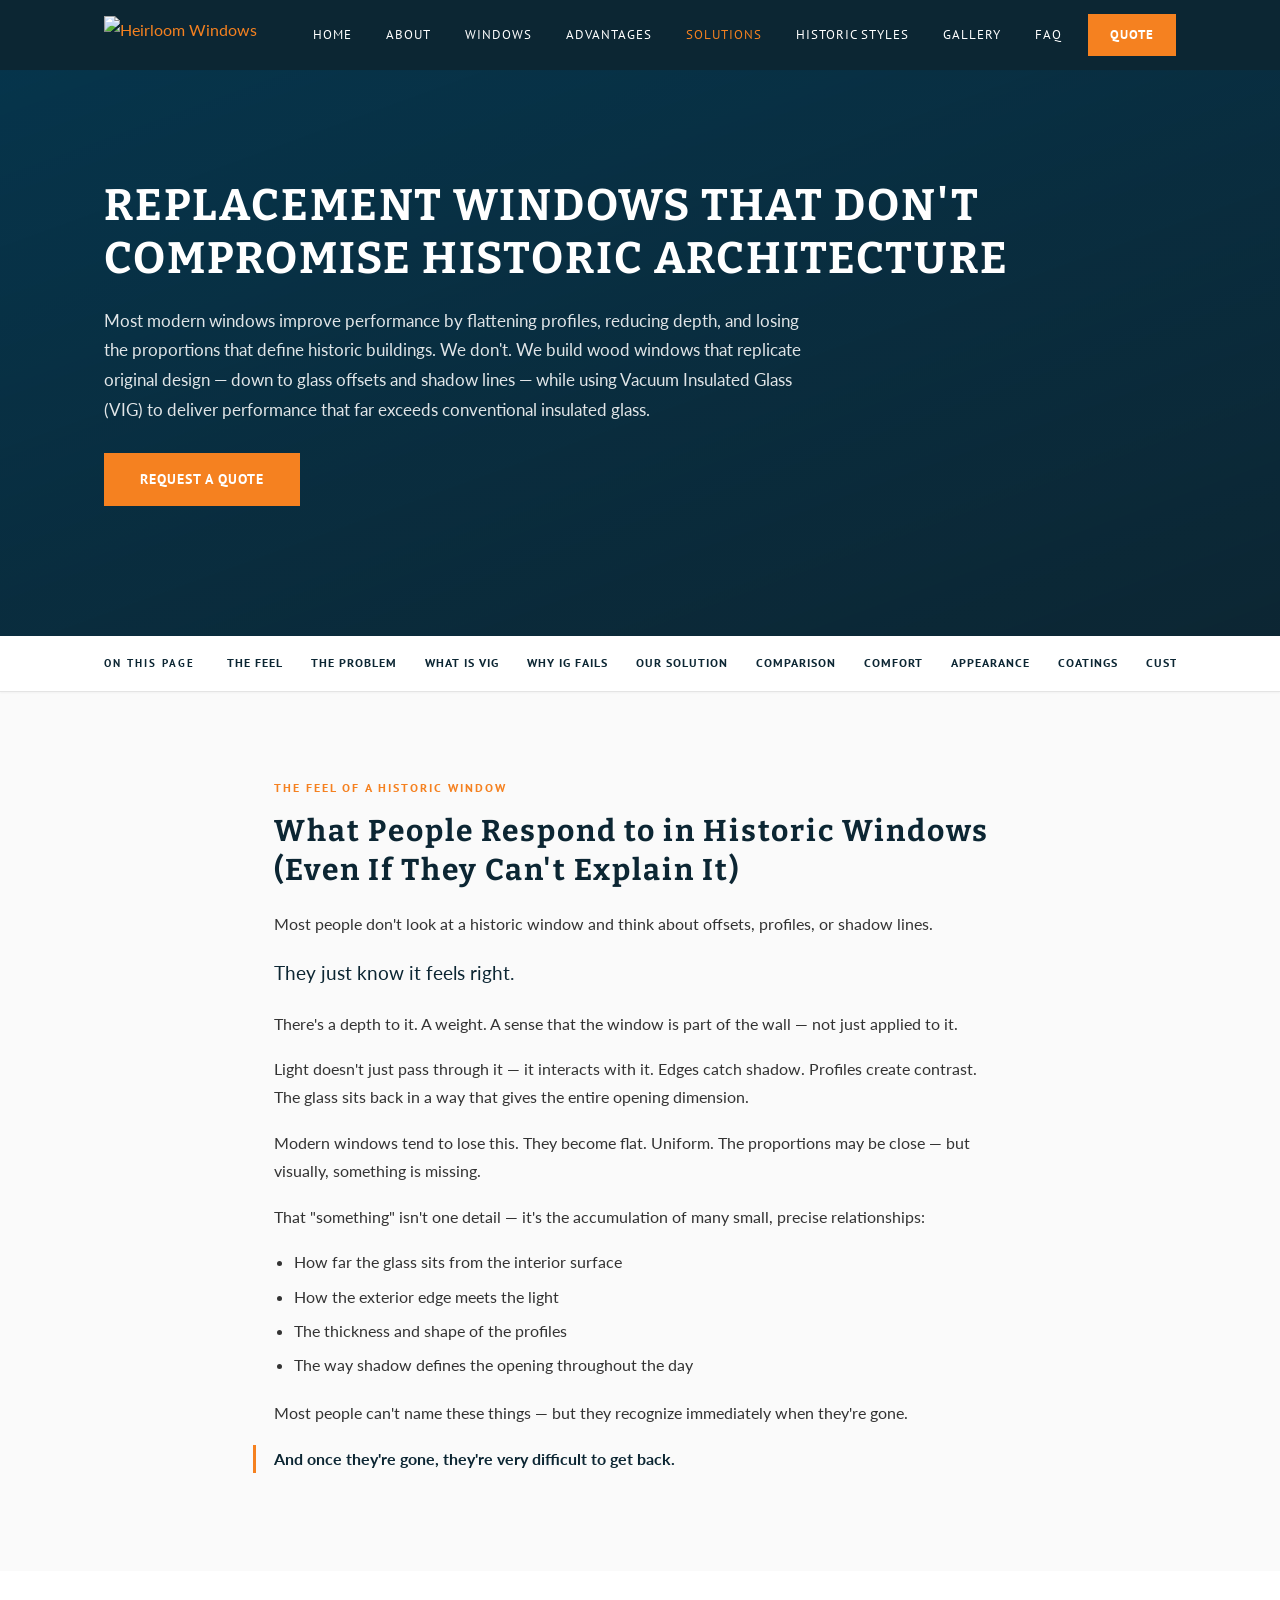
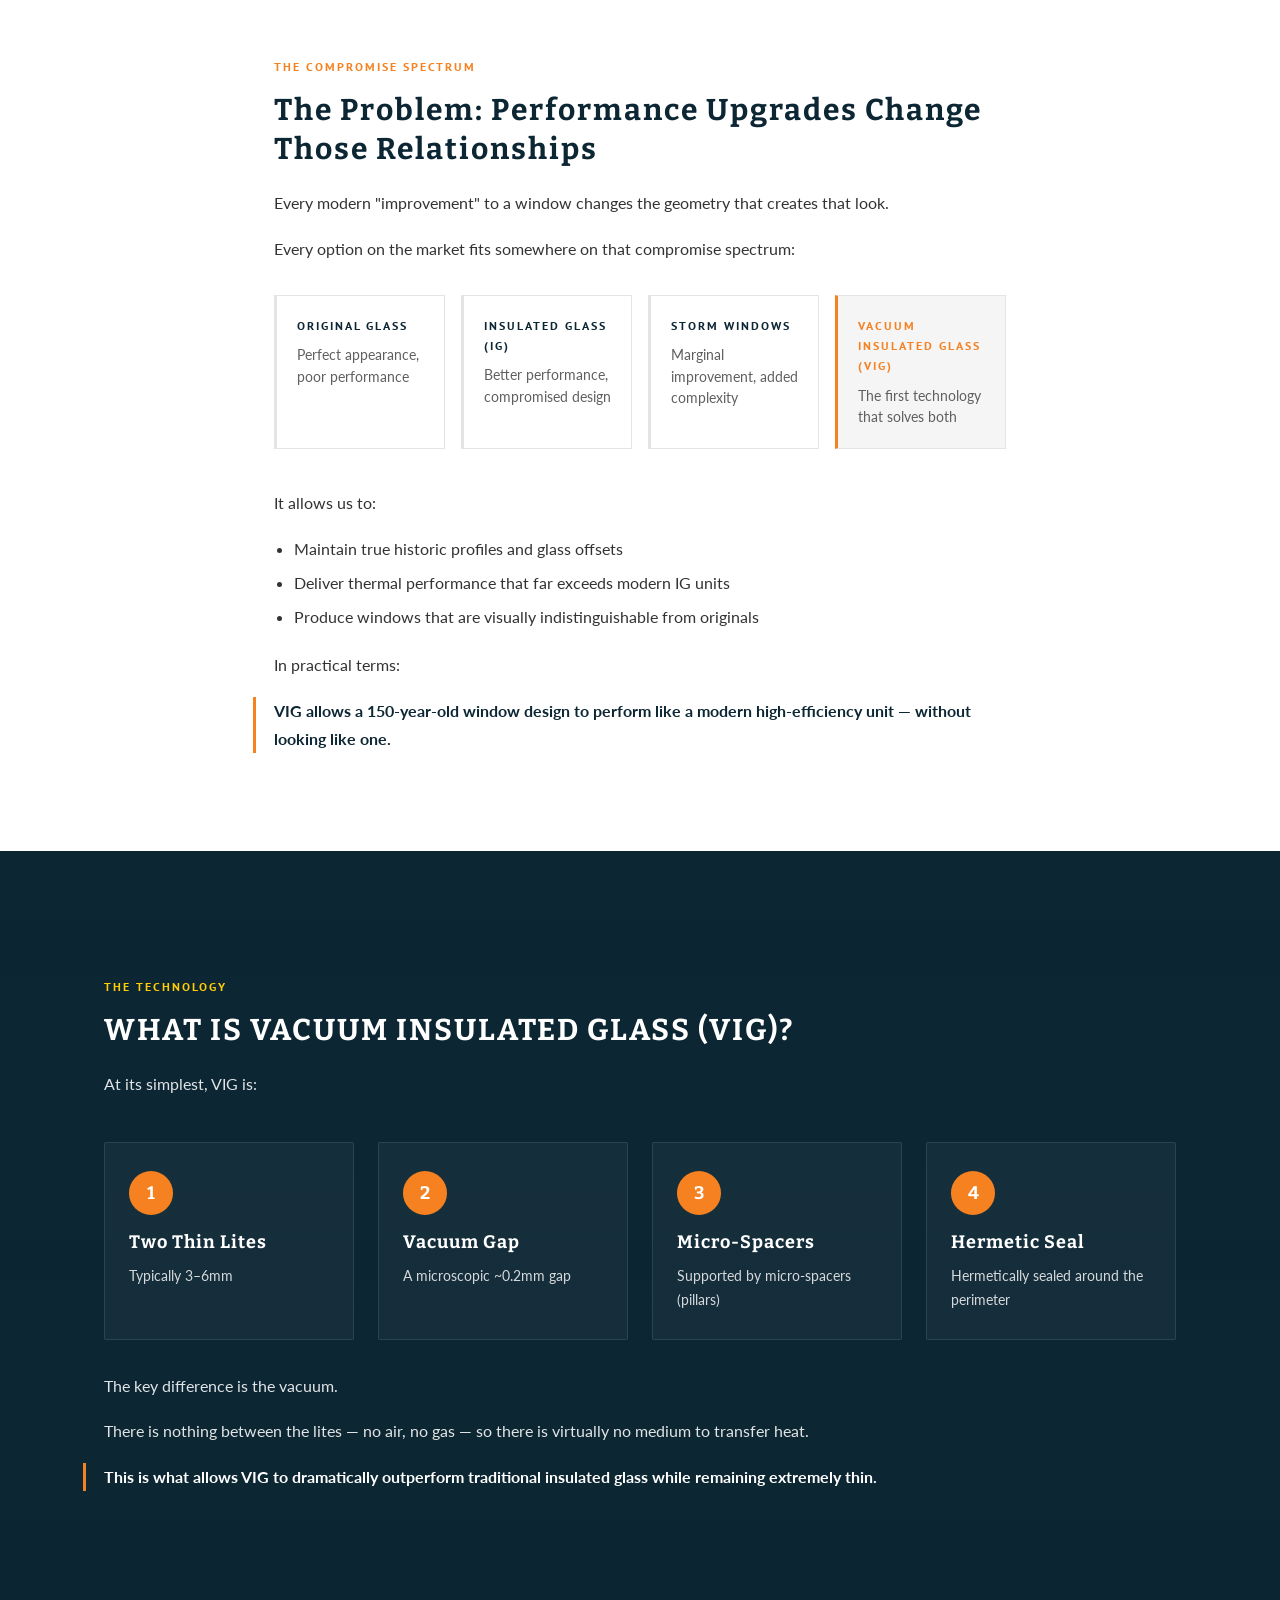
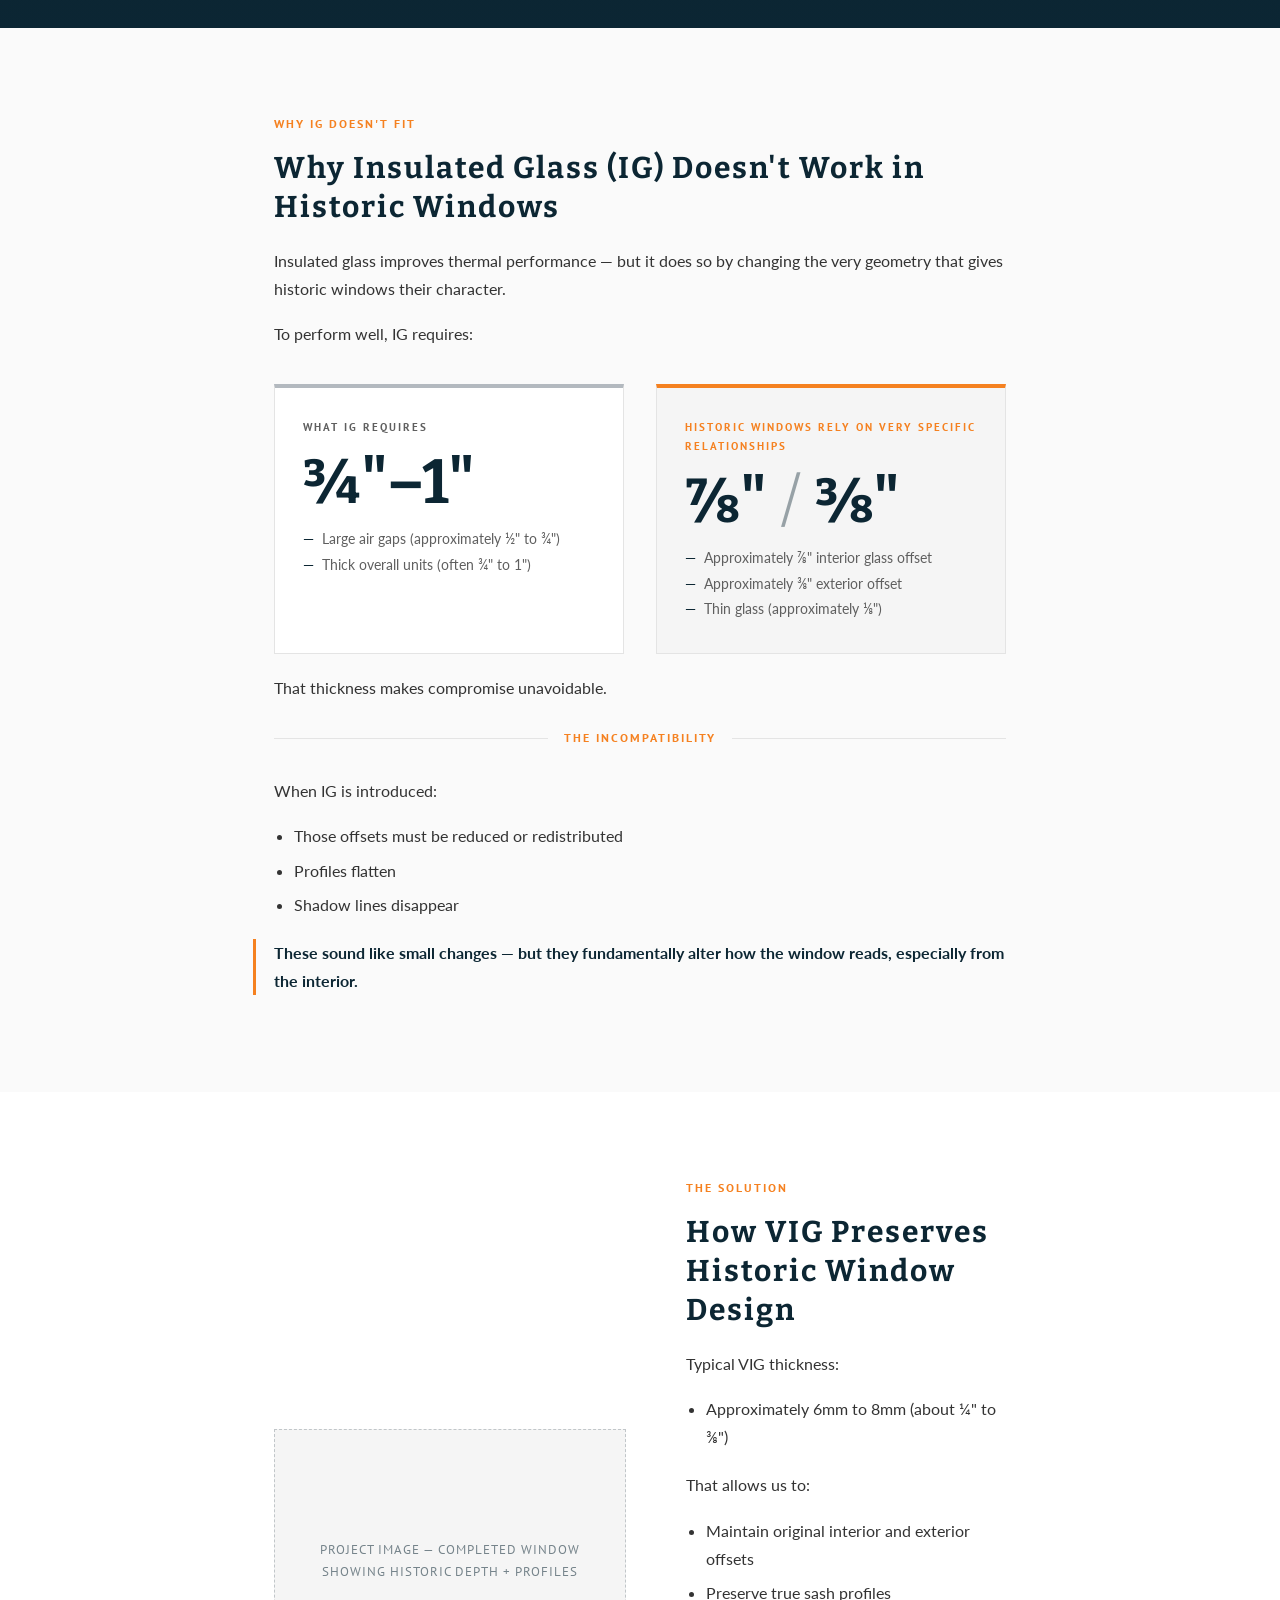
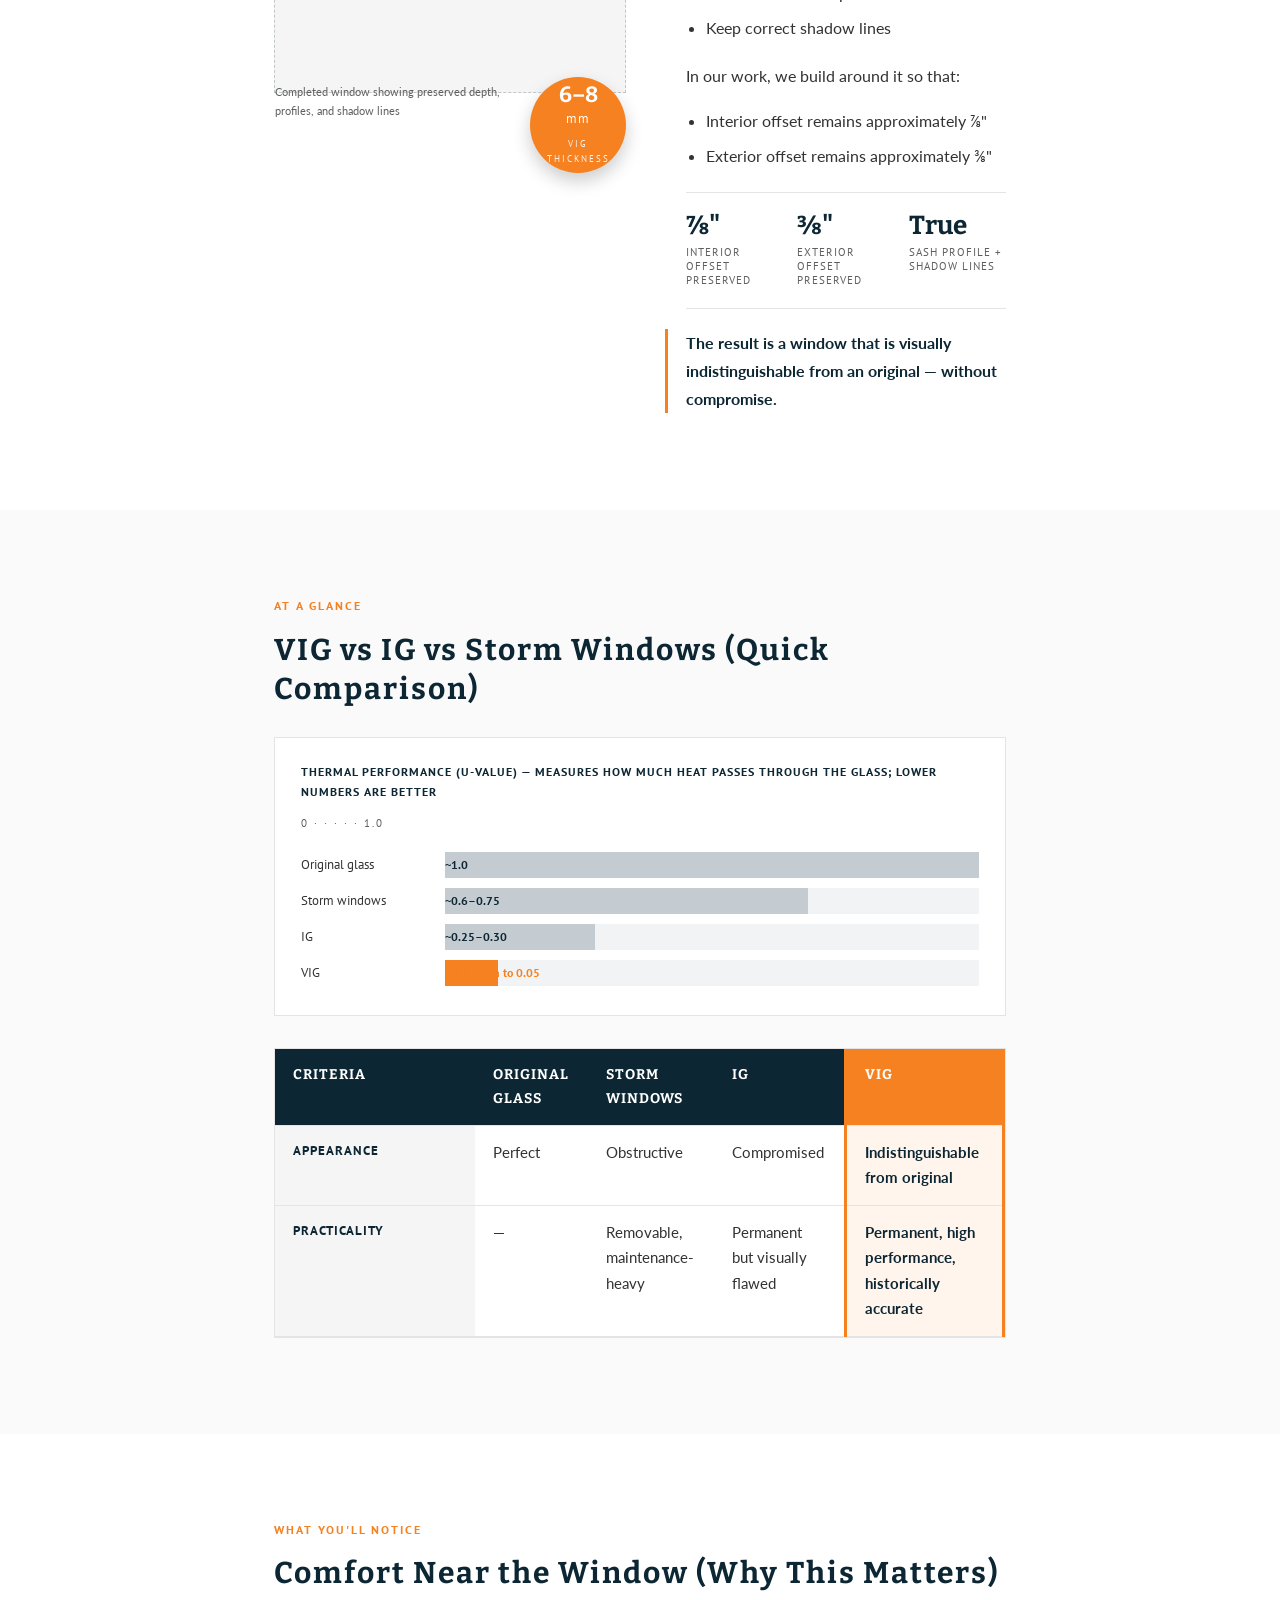
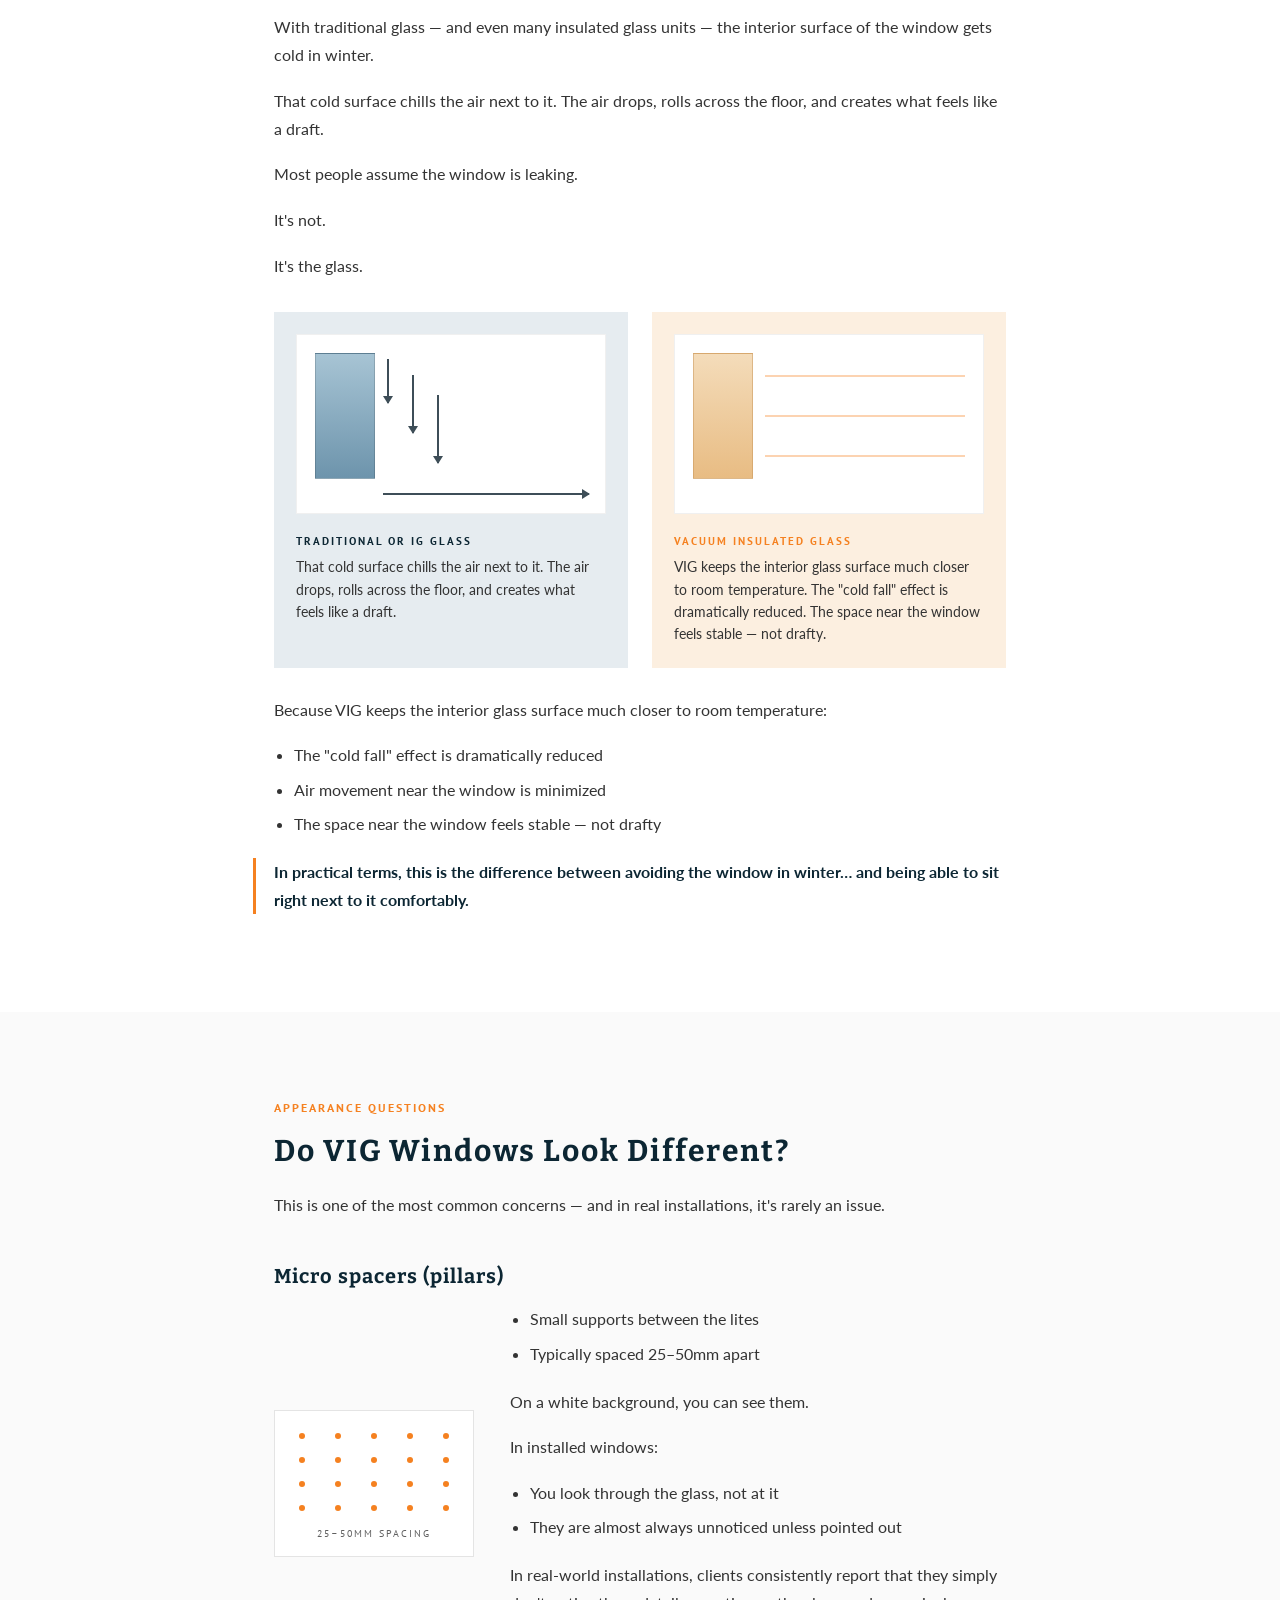
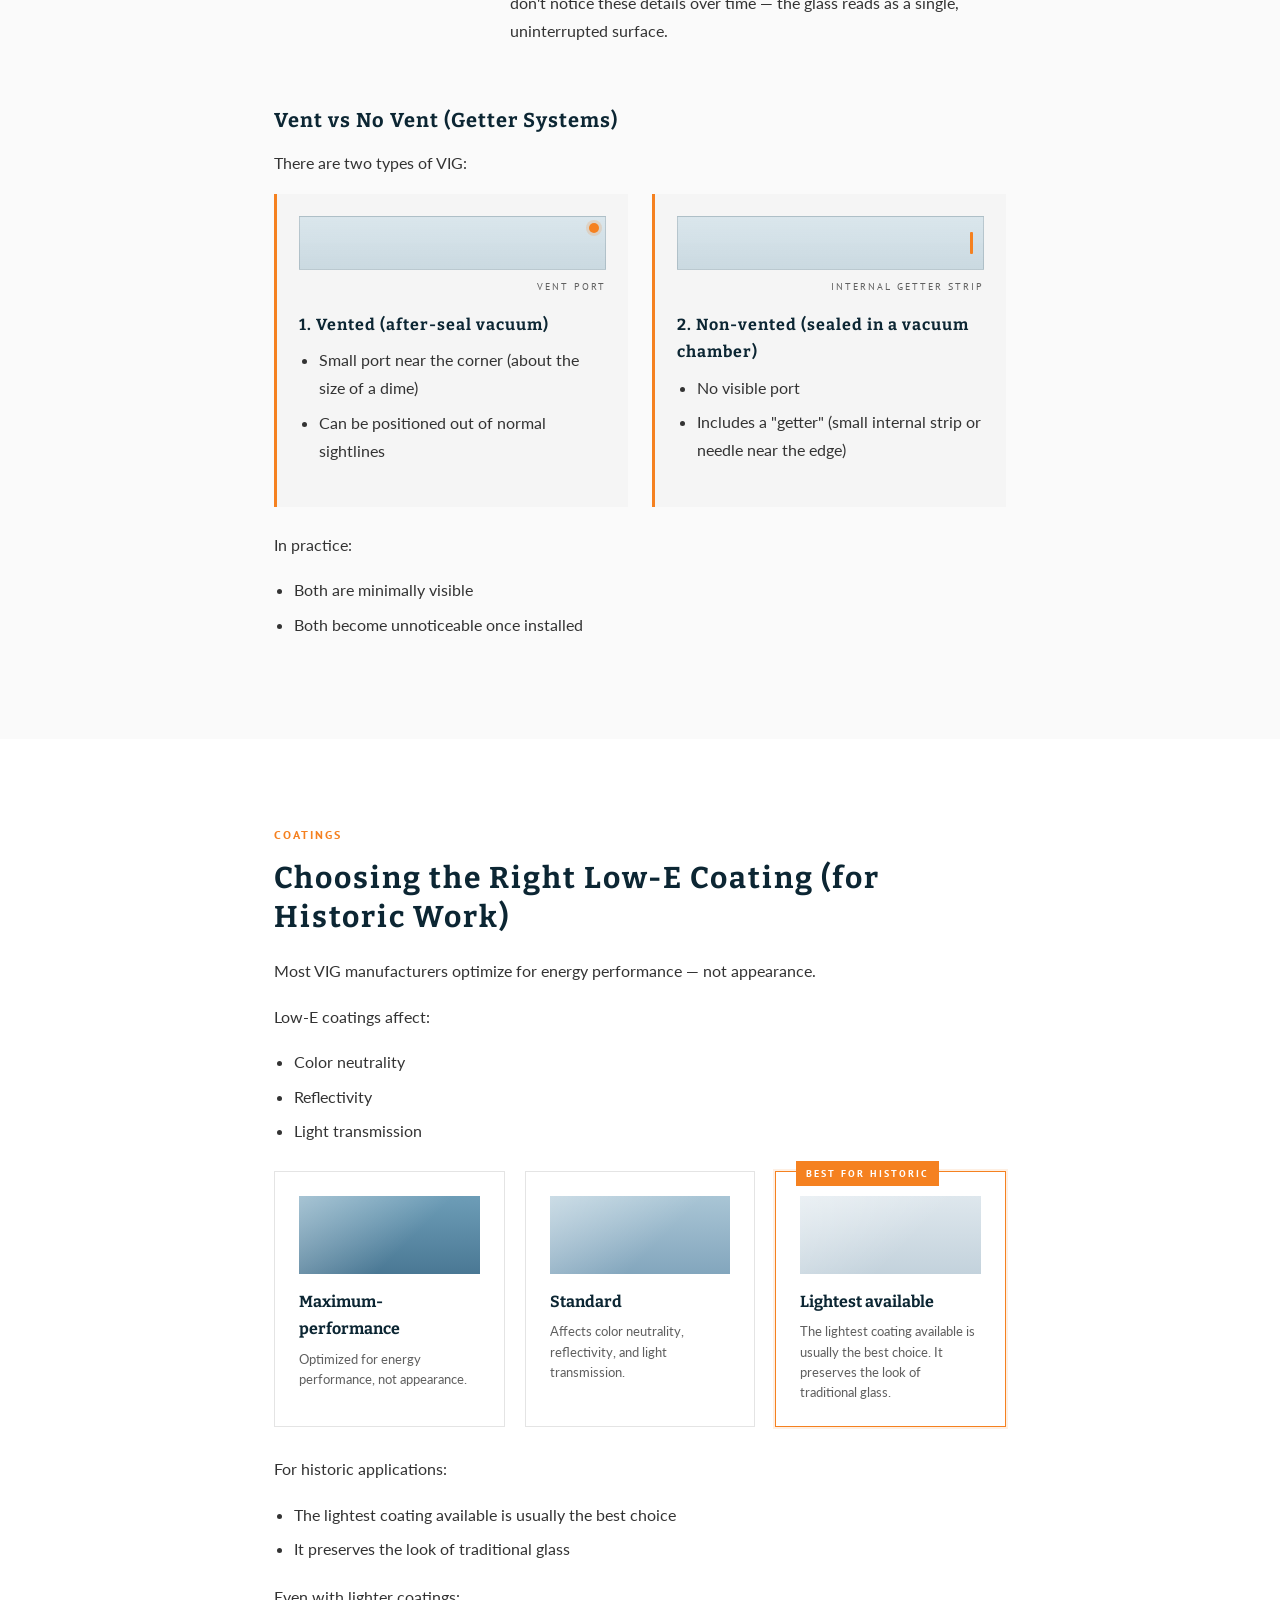
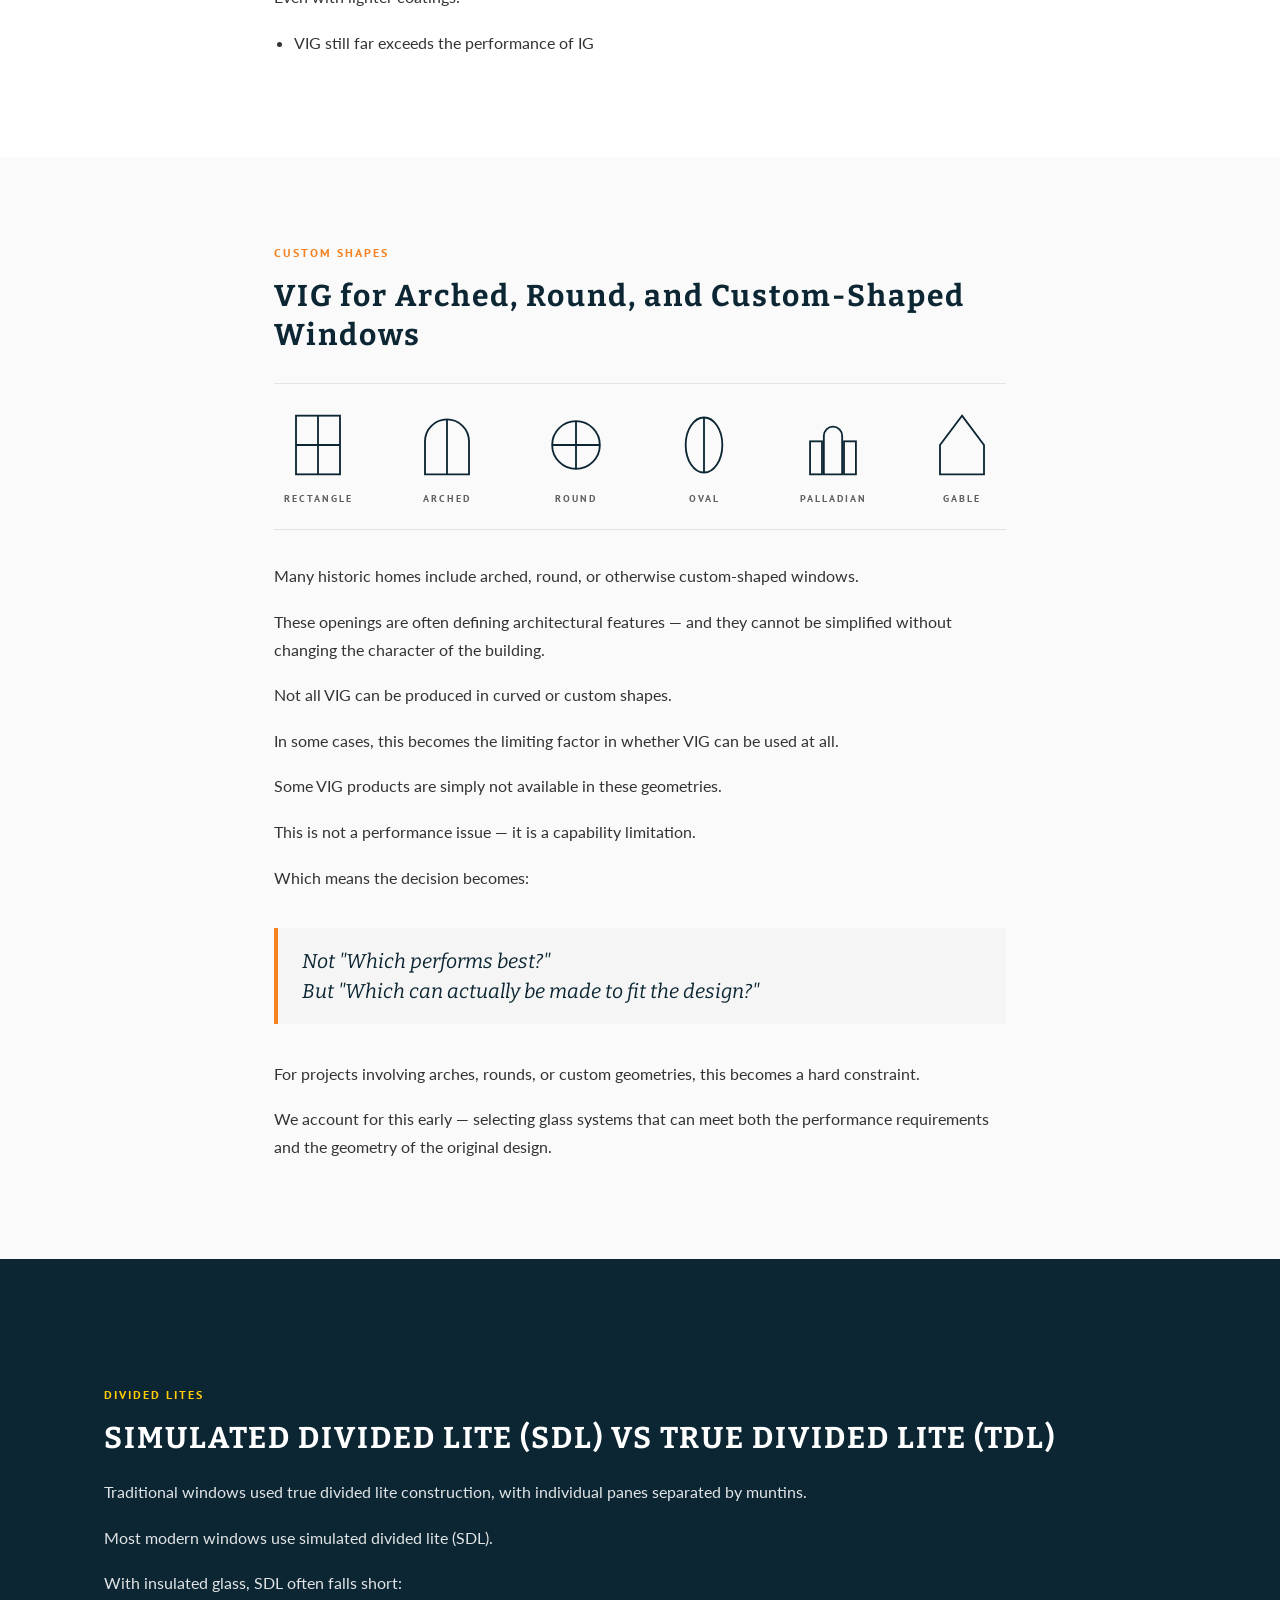
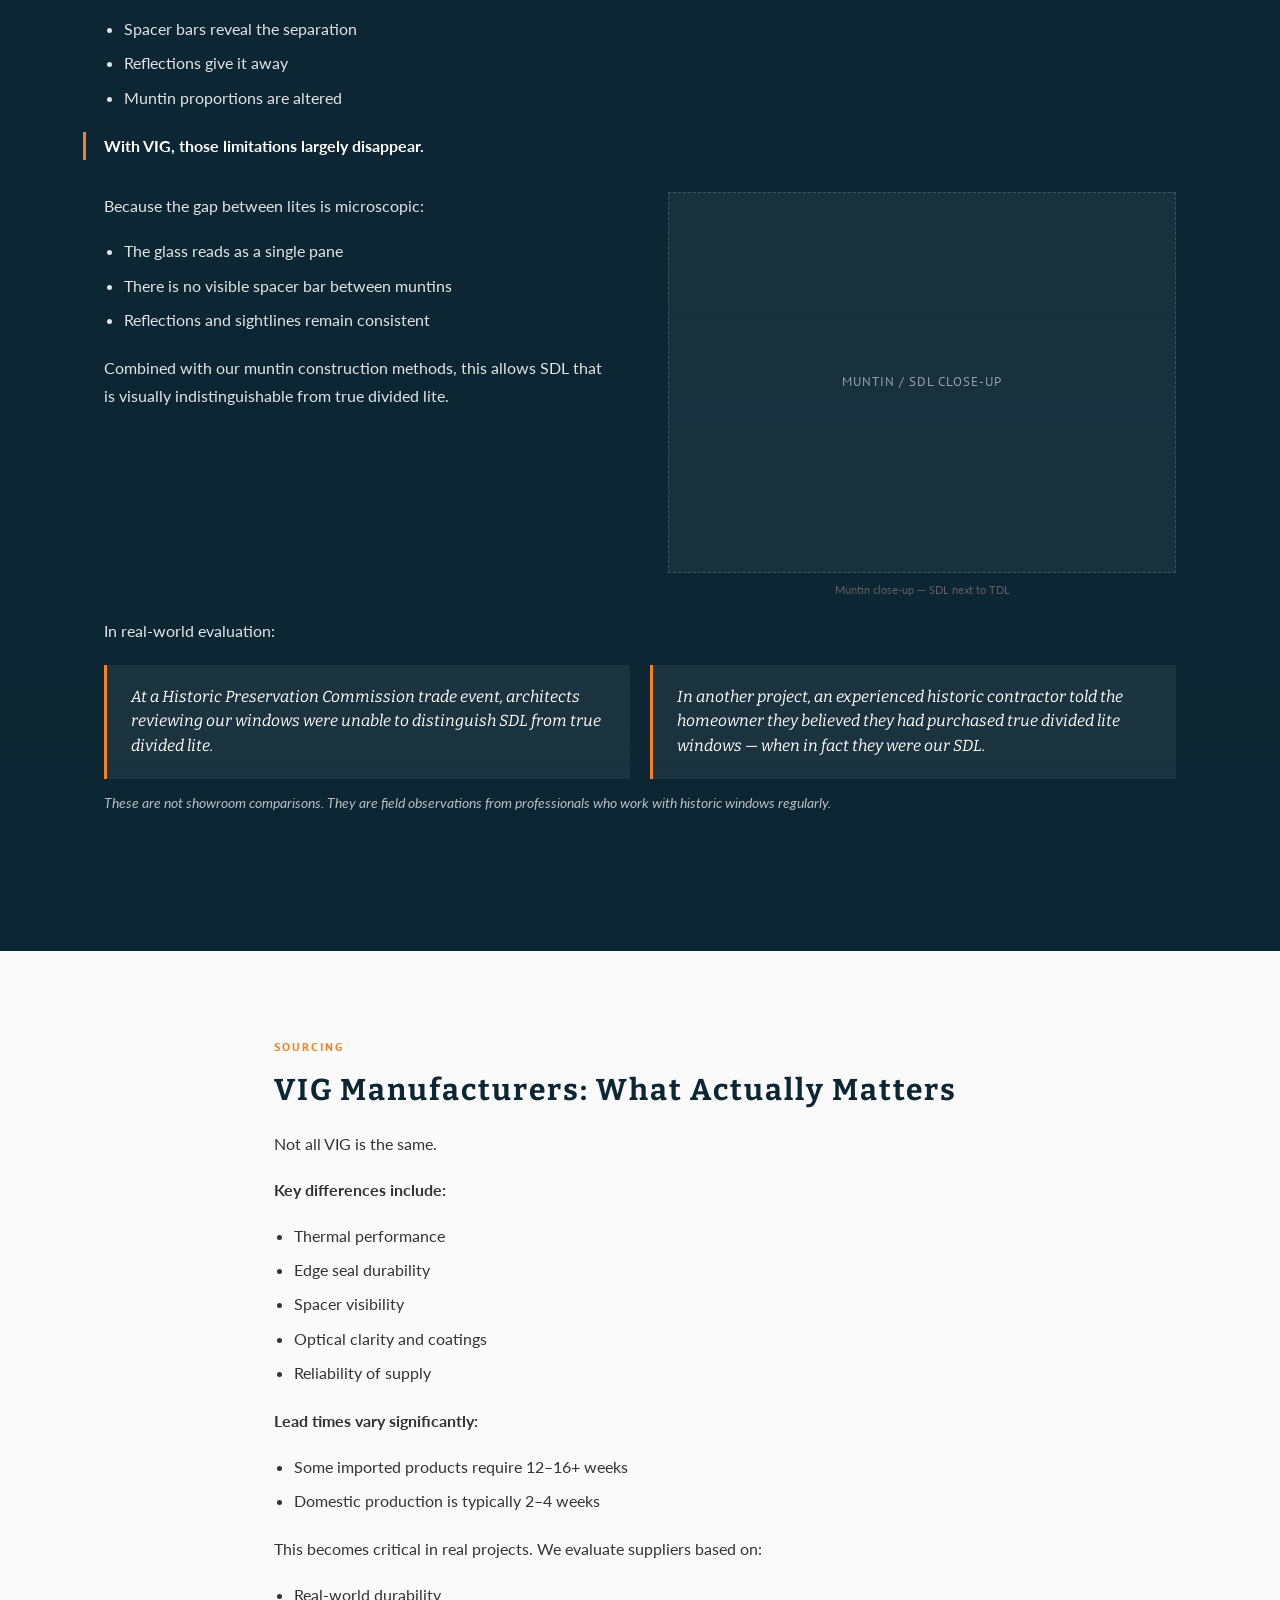
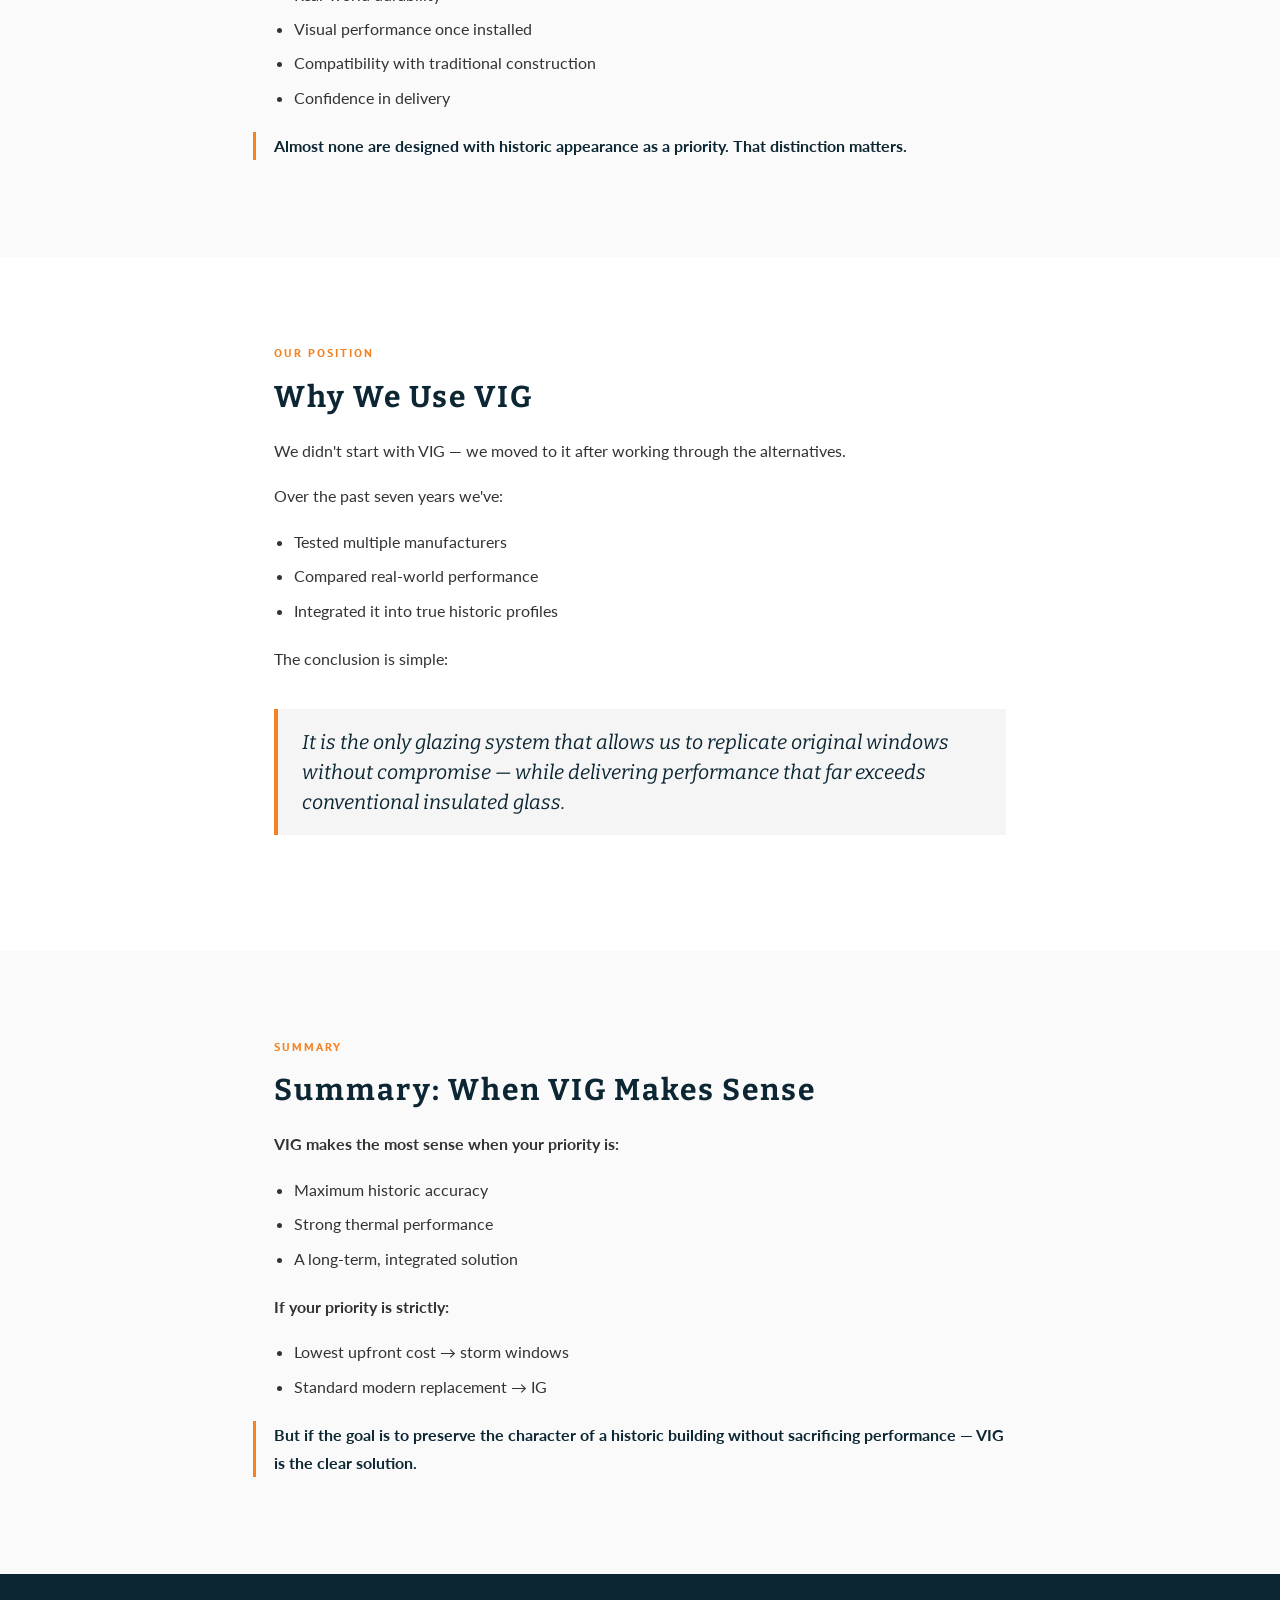
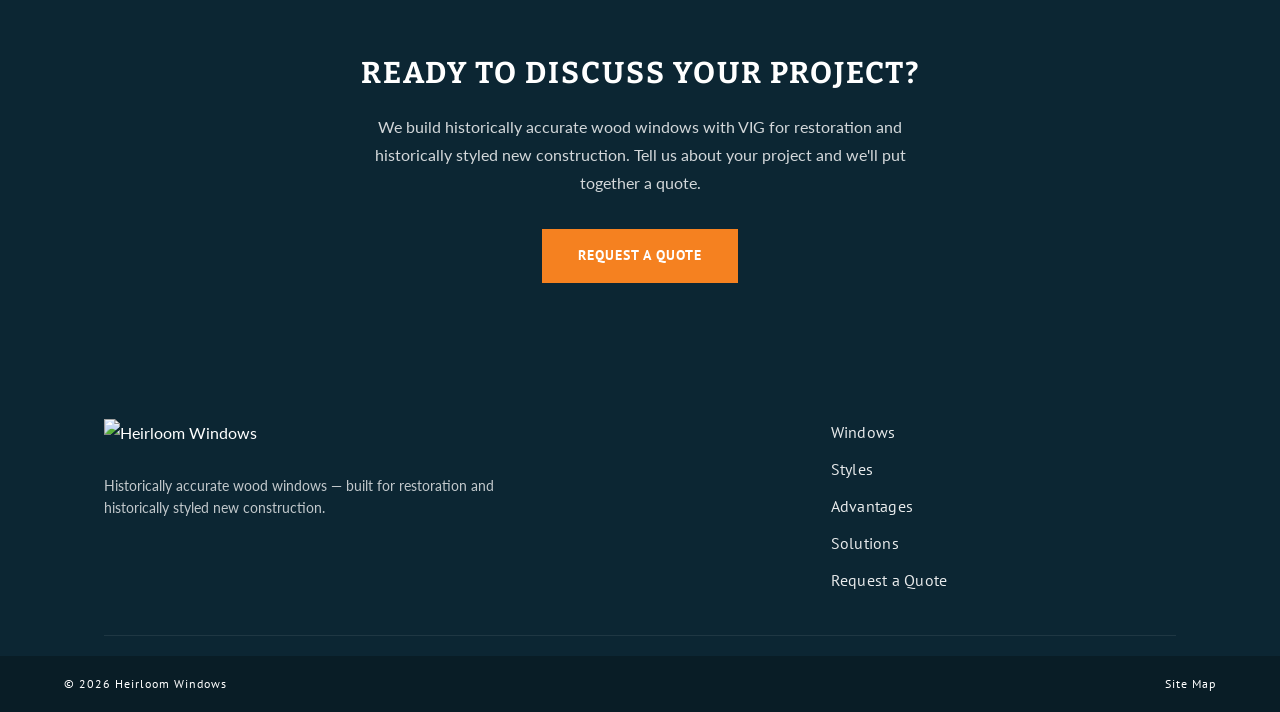
==== vig/index.html @ 8b7e2551 "Initial commit: VIG page preview + hub" ====
<!DOCTYPE html>
<html lang="en">
<head>
  <meta charset="UTF-8">
  <meta name="viewport" content="width=device-width, initial-scale=1.0">
  <title>Vacuum Insulated Glass (VIG) for Historic Wood Windows — Heirloom Windows</title>
  <meta name="description" content="Wood windows that replicate original design — down to glass offsets and shadow lines — while using Vacuum Insulated Glass (VIG) to deliver performance that far exceeds conventional insulated glass.">

  <link rel="preconnect" href="https://fonts.googleapis.com">
  <link rel="preconnect" href="https://fonts.gstatic.com" crossorigin>
  <link rel="stylesheet" href="https://fonts.googleapis.com/css2?family=Bitter:wght@400;500;700&family=Lato:wght@300;400;700&family=PT+Sans:wght@400;700&display=swap">
  <link rel="stylesheet" href="styles.css">
</head>
<body>

  <!-- =========================================================
       NAV — mirror of live site nav (simplified for prototype).
       In Webflow rebuild, reuse the existing global Navbar symbol.
       ========================================================= -->
  <nav class="navbar-2" role="banner">
    <div class="nav-inner">
      <a href="#" class="brand">
        <img src="https://cdn.prod.website-files.com/6150dba44f9f414f3d2b2144/616e9e14d0faa718c741c196_HeirloomWindows_logo_whitetext.png" alt="Heirloom Windows" height="44">
      </a>
      <div class="nav-menu">
        <a href="#" class="nav-link">Home</a>
        <a href="#" class="nav-link">About</a>
        <a href="#" class="nav-link">Windows</a>
        <a href="#" class="nav-link">Advantages</a>
        <a href="#" class="nav-link nav-link--current">Solutions</a>
        <a href="#" class="nav-link">Historic Styles</a>
        <a href="#" class="nav-link">Gallery</a>
        <a href="#" class="nav-link">FAQ</a>
        <a href="#" class="navigation-item-quote">Quote</a>
      </div>
    </div>
  </nav>

  <!-- =========================================================
       HERO — matches .div-product-heading pattern from live site
       Class to reuse in Webflow: .heading-h1-white-product-sectoin
       ========================================================= -->
  <header class="div-product-heading product-color">
    <div class="product-heading-inner">
      <h1 class="heading-h1-white-product-sectoin">Replacement Windows That Don't Compromise Historic Architecture</h1>
      <p class="hero-subhead">
        Most modern windows improve performance by flattening profiles, reducing depth, and losing the proportions that define historic buildings. We don't. We build wood windows that replicate original design — down to glass offsets and shadow lines — while using Vacuum Insulated Glass (VIG) to deliver performance that far exceeds conventional insulated glass.
      </p>
      <a href="#quote" class="button-hero cc-jumbo-button cc-jumbo-white">
        <span class="text-block-4">Request A Quote</span>
      </a>
    </div>
  </header>

  <!-- =========================================================
       PAGE NAV — sticky jump-nav for long-form review
       ========================================================= -->
  <nav class="page-nav" aria-label="On this page">
    <div class="page-nav__inner">
      <span class="page-nav__label">On this page</span>
      <ul class="page-nav__list">
        <li><a href="#feel">The Feel</a></li>
        <li><a href="#problem">The Problem</a></li>
        <li><a href="#what-is-vig">What is VIG</a></li>
        <li><a href="#why-ig-fails">Why IG Fails</a></li>
        <li><a href="#solution">Our Solution</a></li>
        <li><a href="#comparison">Comparison</a></li>
        <li><a href="#comfort">Comfort</a></li>
        <li><a href="#appearance">Appearance</a></li>
        <li><a href="#coatings">Coatings</a></li>
        <li><a href="#custom-shapes">Custom Shapes</a></li>
        <li><a href="#divided-lites">SDL vs TDL</a></li>
        <li><a href="#manufacturers">Manufacturers</a></li>
        <li><a href="#why-vig">Why VIG</a></li>
        <li><a href="#summary">Summary</a></li>
        <li><a href="#quote" class="page-nav__cta">Quote</a></li>
      </ul>
    </div>
  </nav>

  <!-- =========================================================
       SECTION 1 — What people respond to in historic windows
       ========================================================= -->
  <section id="feel" class="section-article">
    <div class="container">
      <span class="label-eyebrow">The feel of a historic window</span>
      <h2 class="heading-h2-blue left">What People Respond to in Historic Windows (Even If They Can't Explain It)</h2>
      <div class="article-body">
        <p class="paragraph-left-dark">Most people don't look at a historic window and think about offsets, profiles, or shadow lines.</p>
        <p class="paragraph-left-dark lead">They just know it feels right.</p>
        <p class="paragraph-left-dark">There's a depth to it. A weight. A sense that the window is part of the wall — not just applied to it.</p>
        <p class="paragraph-left-dark">Light doesn't just pass through it — it interacts with it. Edges catch shadow. Profiles create contrast. The glass sits back in a way that gives the entire opening dimension.</p>
        <p class="paragraph-left-dark">Modern windows tend to lose this. They become flat. Uniform. The proportions may be close — but visually, something is missing.</p>
        <p class="paragraph-left-dark">That "something" isn't one detail — it's the accumulation of many small, precise relationships:</p>
        <ul class="bullet-list">
          <li>How far the glass sits from the interior surface</li>
          <li>How the exterior edge meets the light</li>
          <li>The thickness and shape of the profiles</li>
          <li>The way shadow defines the opening throughout the day</li>
        </ul>
        <p class="paragraph-left-dark">Most people can't name these things — but they recognize immediately when they're gone.</p>
        <p class="paragraph-left-dark emphasis">And once they're gone, they're very difficult to get back.</p>
      </div>
    </div>
  </section>

  <!-- =========================================================
       SECTION 2 — The Problem (compromise spectrum)
       ========================================================= -->
  <section id="problem" class="section-article alt-bg">
    <div class="container">
      <span class="label-eyebrow">The compromise spectrum</span>
      <h2 class="heading-h2-blue left">The Problem: Performance Upgrades Change Those Relationships</h2>
      <p class="paragraph-left-dark">Every modern "improvement" to a window changes the geometry that creates that look.</p>
      <p class="paragraph-left-dark">Every option on the market fits somewhere on that compromise spectrum:</p>

      <div class="spectrum-grid">
        <div class="spectrum-card">
          <span class="spectrum-label">Original glass</span>
          <p class="spectrum-desc">Perfect appearance, poor performance</p>
        </div>
        <div class="spectrum-card">
          <span class="spectrum-label">Insulated glass (IG)</span>
          <p class="spectrum-desc">Better performance, compromised design</p>
        </div>
        <div class="spectrum-card">
          <span class="spectrum-label">Storm windows</span>
          <p class="spectrum-desc">Marginal improvement, added complexity</p>
        </div>
        <div class="spectrum-card spectrum-card--featured">
          <span class="spectrum-label">Vacuum Insulated Glass (VIG)</span>
          <p class="spectrum-desc">The first technology that solves both</p>
        </div>
      </div>

      <div class="article-body">
        <p class="paragraph-left-dark">It allows us to:</p>
        <ul class="bullet-list">
          <li>Maintain true historic profiles and glass offsets</li>
          <li>Deliver thermal performance that far exceeds modern IG units</li>
          <li>Produce windows that are visually indistinguishable from originals</li>
        </ul>
        <p class="paragraph-left-dark">In practical terms:</p>
        <p class="paragraph-left-dark emphasis">VIG allows a 150-year-old window design to perform like a modern high-efficiency unit — without looking like one.</p>
      </div>
    </div>
  </section>

  <!-- =========================================================
       SECTION 3 — What is VIG? (three-spot feature grid)
       Mirrors .ecatalogfeature-encompass-div pattern from live site
       ========================================================= -->
  <section id="what-is-vig" class="section---3-spot-advantages vig-glass">
    <div class="container">
      <span class="label-eyebrow label-eyebrow--white">The technology</span>
      <h2 class="heading-h2-white-white left">What is Vacuum Insulated Glass (VIG)?</h2>
      <p class="paragraph-left-light">At its simplest, VIG is:</p>

      <div class="feature-grid">
        <div class="product-solution-features">
          <div class="ecatalog-features-icon"><span>1</span></div>
          <h3 class="h3-ecatalog---white">Two Thin Lites</h3>
          <p class="ecatalog-description---white">Typically 3–6mm</p>
        </div>
        <div class="product-solution-features">
          <div class="ecatalog-features-icon"><span>2</span></div>
          <h3 class="h3-ecatalog---white">Vacuum Gap</h3>
          <p class="ecatalog-description---white">A microscopic ~0.2mm gap</p>
        </div>
        <div class="product-solution-features">
          <div class="ecatalog-features-icon"><span>3</span></div>
          <h3 class="h3-ecatalog---white">Micro-Spacers</h3>
          <p class="ecatalog-description---white">Supported by micro-spacers (pillars)</p>
        </div>
        <div class="product-solution-features">
          <div class="ecatalog-features-icon"><span>4</span></div>
          <h3 class="h3-ecatalog---white">Hermetic Seal</h3>
          <p class="ecatalog-description---white">Hermetically sealed around the perimeter</p>
        </div>
      </div>

      <p class="paragraph-left-light">The key difference is the vacuum.</p>
      <p class="paragraph-left-light">There is nothing between the lites — no air, no gas — so there is virtually no medium to transfer heat.</p>
      <p class="paragraph-left-light emphasis--light">This is what allows VIG to dramatically outperform traditional insulated glass while remaining extremely thin.</p>
    </div>
  </section>

  <!-- =========================================================
       SECTION 4 — Why IG doesn't fit (dimension comparison)
       ========================================================= -->
  <section id="why-ig-fails" class="section-article">
    <div class="container">
      <span class="label-eyebrow">Why IG doesn't fit</span>
      <h2 class="heading-h2-blue left">Why Insulated Glass (IG) Doesn't Work in Historic Windows</h2>
      <p class="paragraph-left-dark">Insulated glass improves thermal performance — but it does so by changing the very geometry that gives historic windows their character.</p>
      <p class="paragraph-left-dark">To perform well, IG requires:</p>

      <div class="dim-grid">
        <div class="dim-card dim-card--ig">
          <span class="dim-card__label">What IG requires</span>
          <div class="dim-card__stat">¾"–1"</div>
          <ul class="dim-card__detail">
            <li>Large air gaps (approximately ½" to ¾")</li>
            <li>Thick overall units (often ¾" to 1")</li>
          </ul>
        </div>
        <div class="dim-card dim-card--historic">
          <span class="dim-card__label">Historic windows rely on very specific relationships</span>
          <div class="dim-card__stat">⅞" <span>/</span> ⅜"</div>
          <ul class="dim-card__detail">
            <li>Approximately ⅞" interior glass offset</li>
            <li>Approximately ⅜" exterior offset</li>
            <li>Thin glass (approximately ⅛")</li>
          </ul>
        </div>
      </div>

      <p class="paragraph-left-dark">That thickness makes compromise unavoidable.</p>

      <div class="dim-clash">
        <div class="dim-clash__line"></div>
        <span class="dim-clash__label">The incompatibility</span>
        <div class="dim-clash__line"></div>
      </div>

      <p class="paragraph-left-dark">When IG is introduced:</p>
      <ul class="bullet-list">
        <li>Those offsets must be reduced or redistributed</li>
        <li>Profiles flatten</li>
        <li>Shadow lines disappear</li>
      </ul>
      <p class="paragraph-left-dark emphasis">These sound like small changes — but they fundamentally alter how the window reads, especially from the interior.</p>
    </div>
  </section>

  <!-- =========================================================
       SECTION 5 — How VIG Preserves Historic Window Design
       Image-forward with badge overlay + spec trio
       ========================================================= -->
  <section id="solution" class="section-article alt-bg">
    <div class="container">
      <div class="solution-feature">
        <div class="solution-feature__image">
          <div class="image-placeholder image-placeholder--aspect-43" data-caption="Completed window showing preserved depth, profiles, and shadow lines">
            <span>Project image — completed window showing historic depth + profiles</span>
          </div>
          <div class="solution-badge" aria-label="VIG thickness: 6 to 8 millimeters">
            <span class="solution-badge__num">6–8</span>
            <span class="solution-badge__unit">mm</span>
            <span class="solution-badge__caption">VIG thickness</span>
          </div>
        </div>
        <div class="solution-feature__content">
          <span class="label-eyebrow">The solution</span>
          <h2 class="heading-h2-blue left">How VIG Preserves Historic Window Design</h2>
          <p class="paragraph-left-dark">Typical VIG thickness:</p>
          <ul class="bullet-list">
            <li>Approximately 6mm to 8mm (about ¼" to ⅜")</li>
          </ul>
          <p class="paragraph-left-dark">That allows us to:</p>
          <ul class="bullet-list">
            <li>Maintain original interior and exterior offsets</li>
            <li>Preserve true sash profiles</li>
            <li>Keep correct shadow lines</li>
          </ul>
          <p class="paragraph-left-dark">In our work, we build around it so that:</p>
          <ul class="bullet-list">
            <li>Interior offset remains approximately ⅞"</li>
            <li>Exterior offset remains approximately ⅜"</li>
          </ul>
          <div class="spec-trio">
            <div class="spec-trio__item">
              <span class="spec-trio__stat">⅞"</span>
              <span class="spec-trio__label">Interior offset preserved</span>
            </div>
            <div class="spec-trio__item">
              <span class="spec-trio__stat">⅜"</span>
              <span class="spec-trio__label">Exterior offset preserved</span>
            </div>
            <div class="spec-trio__item">
              <span class="spec-trio__stat">True</span>
              <span class="spec-trio__label">Sash profile + shadow lines</span>
            </div>
          </div>
          <p class="paragraph-left-dark emphasis">The result is a window that is visually indistinguishable from an original — without compromise.</p>
        </div>
      </div>
    </div>
  </section>

  <!-- =========================================================
       SECTION 6 — Comparison: U-value chart + table
       ========================================================= -->
  <section id="comparison" class="section-article">
    <div class="container">
      <span class="label-eyebrow">At a glance</span>
      <h2 class="heading-h2-blue left">VIG vs IG vs Storm Windows (Quick Comparison)</h2>

      <div class="uvalue-chart" role="img" aria-label="U-value chart comparing original glass, storm windows, IG, and VIG">
        <div class="uvalue-chart__header">
          <span class="uvalue-chart__title">Thermal Performance (U-value) — measures how much heat passes through the glass; lower numbers are better</span>
          <span class="uvalue-chart__scale">0 · · · · · 1.0</span>
        </div>
        <div class="uvalue-row">
          <span class="uvalue-row__label">Original glass</span>
          <div class="uvalue-row__track"><div class="uvalue-row__bar" style="--u: 100%;"></div><span class="uvalue-row__num">~1.0</span></div>
        </div>
        <div class="uvalue-row">
          <span class="uvalue-row__label">Storm windows</span>
          <div class="uvalue-row__track"><div class="uvalue-row__bar" style="--u: 68%;"></div><span class="uvalue-row__num">~0.6–0.75</span></div>
        </div>
        <div class="uvalue-row">
          <span class="uvalue-row__label">IG</span>
          <div class="uvalue-row__track"><div class="uvalue-row__bar" style="--u: 28%;"></div><span class="uvalue-row__num">~0.25–0.30</span></div>
        </div>
        <div class="uvalue-row uvalue-row--featured">
          <span class="uvalue-row__label">VIG</span>
          <div class="uvalue-row__track"><div class="uvalue-row__bar" style="--u: 10%;"></div><span class="uvalue-row__num">0.12 down to 0.05</span></div>
        </div>
      </div>

      <div class="table-wrap">
        <table class="comparison-table">
          <thead>
            <tr>
              <th scope="col">Criteria</th>
              <th scope="col">Original glass</th>
              <th scope="col">Storm windows</th>
              <th scope="col">IG</th>
              <th scope="col" class="is-featured">VIG</th>
            </tr>
          </thead>
          <tbody>
            <tr>
              <th scope="row">Appearance</th>
              <td>Perfect</td>
              <td>Obstructive</td>
              <td>Compromised</td>
              <td class="is-featured">Indistinguishable from original</td>
            </tr>
            <tr>
              <th scope="row">Practicality</th>
              <td>—</td>
              <td>Removable, maintenance-heavy</td>
              <td>Permanent but visually flawed</td>
              <td class="is-featured">Permanent, high performance, historically accurate</td>
            </tr>
          </tbody>
        </table>
      </div>
    </div>
  </section>

  <!-- =========================================================
       SECTION 7 — Comfort (two-scene CSS illustration)
       ========================================================= -->
  <section id="comfort" class="section-article alt-bg">
    <div class="container">
      <span class="label-eyebrow">What you'll notice</span>
      <h2 class="heading-h2-blue left">Comfort Near the Window (Why This Matters)</h2>
      <p class="paragraph-left-dark">With traditional glass — and even many insulated glass units — the interior surface of the window gets cold in winter.</p>
      <p class="paragraph-left-dark">That cold surface chills the air next to it. The air drops, rolls across the floor, and creates what feels like a draft.</p>
      <p class="paragraph-left-dark">Most people assume the window is leaking.</p>
      <p class="paragraph-left-dark">It's not.</p>
      <p class="paragraph-left-dark">It's the glass.</p>

      <div class="scene-pair">
        <figure class="scene scene--cold">
          <div class="scene__viz" aria-hidden="true">
            <div class="scene__room">
              <div class="scene__pane scene__pane--cold"></div>
              <div class="scene__arrow scene__arrow--a"></div>
              <div class="scene__arrow scene__arrow--b"></div>
              <div class="scene__arrow scene__arrow--c"></div>
              <div class="scene__floor scene__floor--current"></div>
            </div>
          </div>
          <figcaption class="scene__caption">
            <span class="scene__label">Traditional or IG glass</span>
            <p>That cold surface chills the air next to it. The air drops, rolls across the floor, and creates what feels like a draft.</p>
          </figcaption>
        </figure>
        <figure class="scene scene--stable">
          <div class="scene__viz" aria-hidden="true">
            <div class="scene__room">
              <div class="scene__pane scene__pane--warm"></div>
              <div class="scene__calm scene__calm--a"></div>
              <div class="scene__calm scene__calm--b"></div>
              <div class="scene__calm scene__calm--c"></div>
            </div>
          </div>
          <figcaption class="scene__caption">
            <span class="scene__label">Vacuum Insulated Glass</span>
            <p>VIG keeps the interior glass surface much closer to room temperature. The "cold fall" effect is dramatically reduced. The space near the window feels stable — not drafty.</p>
          </figcaption>
        </figure>
      </div>

      <p class="paragraph-left-dark">Because VIG keeps the interior glass surface much closer to room temperature:</p>
      <ul class="bullet-list">
        <li>The "cold fall" effect is dramatically reduced</li>
        <li>Air movement near the window is minimized</li>
        <li>The space near the window feels stable — not drafty</li>
      </ul>
      <p class="paragraph-left-dark emphasis">In practical terms, this is the difference between avoiding the window in winter… and being able to sit right next to it comfortably.</p>
    </div>
  </section>

  <!-- =========================================================
       SECTION 8 — Do VIG windows look different? (diagrams)
       ========================================================= -->
  <section id="appearance" class="section-article">
    <div class="container">
      <span class="label-eyebrow">Appearance questions</span>
      <h2 class="heading-h2-blue left">Do VIG Windows Look Different?</h2>
      <p class="paragraph-left-dark">This is one of the most common concerns — and in real installations, it's rarely an issue.</p>

      <h3 class="h3-sub">Micro spacers (pillars)</h3>
      <div class="spacer-diagram">
        <div class="spacer-diagram__viz" aria-hidden="true">
          <div class="spacer-diagram__grid">
            <span></span><span></span><span></span><span></span><span></span>
            <span></span><span></span><span></span><span></span><span></span>
            <span></span><span></span><span></span><span></span><span></span>
            <span></span><span></span><span></span><span></span><span></span>
          </div>
          <span class="spacer-diagram__scale">25–50mm spacing</span>
        </div>
        <div class="spacer-diagram__text">
          <ul class="bullet-list">
            <li>Small supports between the lites</li>
            <li>Typically spaced 25–50mm apart</li>
          </ul>
          <p class="paragraph-left-dark">On a white background, you can see them.</p>
          <p class="paragraph-left-dark">In installed windows:</p>
          <ul class="bullet-list">
            <li>You look through the glass, not at it</li>
            <li>They are almost always unnoticed unless pointed out</li>
          </ul>
          <p class="paragraph-left-dark">In real-world installations, clients consistently report that they simply don't notice these details over time — the glass reads as a single, uninterrupted surface.</p>
        </div>
      </div>

      <h3 class="h3-sub">Vent vs No Vent (Getter Systems)</h3>
      <p class="paragraph-left-dark">There are two types of VIG:</p>

      <div class="vig-types">
        <div class="vig-type-card">
          <div class="vig-type-card__diagram" aria-hidden="true">
            <div class="vig-type-card__unit">
              <span class="vig-type-card__dot vig-type-card__dot--vent"></span>
            </div>
            <span class="vig-type-card__marker">Vent port</span>
          </div>
          <h4 class="h4-inline">1. Vented (after-seal vacuum)</h4>
          <ul class="bullet-list">
            <li>Small port near the corner (about the size of a dime)</li>
            <li>Can be positioned out of normal sightlines</li>
          </ul>
        </div>
        <div class="vig-type-card">
          <div class="vig-type-card__diagram" aria-hidden="true">
            <div class="vig-type-card__unit">
              <span class="vig-type-card__dot vig-type-card__dot--getter"></span>
            </div>
            <span class="vig-type-card__marker">Internal getter strip</span>
          </div>
          <h4 class="h4-inline">2. Non-vented (sealed in a vacuum chamber)</h4>
          <ul class="bullet-list">
            <li>No visible port</li>
            <li>Includes a "getter" (small internal strip or needle near the edge)</li>
          </ul>
        </div>
      </div>

      <p class="paragraph-left-dark">In practice:</p>
      <ul class="bullet-list">
        <li>Both are minimally visible</li>
        <li>Both become unnoticeable once installed</li>
      </ul>
    </div>
  </section>

  <!-- =========================================================
       SECTION 9 — Low-E coating (swatch cards)
       ========================================================= -->
  <section id="coatings" class="section-article alt-bg">
    <div class="container">
      <span class="label-eyebrow">Coatings</span>
      <h2 class="heading-h2-blue left">Choosing the Right Low-E Coating (for Historic Work)</h2>
      <p class="paragraph-left-dark">Most VIG manufacturers optimize for energy performance — not appearance.</p>

      <p class="paragraph-left-dark">Low-E coatings affect:</p>
      <ul class="bullet-list">
        <li>Color neutrality</li>
        <li>Reflectivity</li>
        <li>Light transmission</li>
      </ul>

      <div class="coating-cards">
        <div class="coating-card">
          <div class="coating-card__swatch coating-card__swatch--max" aria-hidden="true"></div>
          <span class="coating-card__name">Maximum-performance</span>
          <p class="coating-card__desc">Optimized for energy performance, not appearance.</p>
        </div>
        <div class="coating-card">
          <div class="coating-card__swatch coating-card__swatch--mid" aria-hidden="true"></div>
          <span class="coating-card__name">Standard</span>
          <p class="coating-card__desc">Affects color neutrality, reflectivity, and light transmission.</p>
        </div>
        <div class="coating-card coating-card--featured">
          <span class="coating-card__pick">Best for historic</span>
          <div class="coating-card__swatch coating-card__swatch--historic" aria-hidden="true"></div>
          <span class="coating-card__name">Lightest available</span>
          <p class="coating-card__desc">The lightest coating available is usually the best choice. It preserves the look of traditional glass.</p>
        </div>
      </div>

      <p class="paragraph-left-dark">For historic applications:</p>
      <ul class="bullet-list">
        <li>The lightest coating available is usually the best choice</li>
        <li>It preserves the look of traditional glass</li>
      </ul>

      <p class="paragraph-left-dark">Even with lighter coatings:</p>
      <ul class="bullet-list">
        <li>VIG still far exceeds the performance of IG</li>
      </ul>
    </div>
  </section>

  <!-- =========================================================
       SECTION 10 — Custom shapes (silhouette row)
       ========================================================= -->
  <section id="custom-shapes" class="section-article">
    <div class="container">
      <span class="label-eyebrow">Custom shapes</span>
      <h2 class="heading-h2-blue left">VIG for Arched, Round, and Custom-Shaped Windows</h2>

      <div class="shape-row" aria-hidden="true">
        <div class="shape-item">
          <svg viewBox="0 0 56 72" fill="none" stroke="currentColor" stroke-width="2"><rect x="4" y="4" width="48" height="64"/><line x1="28" y1="4" x2="28" y2="68"/><line x1="4" y1="36" x2="52" y2="36"/></svg>
          <span>Rectangle</span>
        </div>
        <div class="shape-item">
          <svg viewBox="0 0 56 72" fill="none" stroke="currentColor" stroke-width="2"><path d="M4 68 L4 32 A24 24 0 0 1 52 32 L52 68 Z"/><line x1="28" y1="8" x2="28" y2="68"/></svg>
          <span>Arched</span>
        </div>
        <div class="shape-item">
          <svg viewBox="0 0 56 72" fill="none" stroke="currentColor" stroke-width="2"><circle cx="28" cy="36" r="26"/><line x1="2" y1="36" x2="54" y2="36"/><line x1="28" y1="10" x2="28" y2="62"/></svg>
          <span>Round</span>
        </div>
        <div class="shape-item">
          <svg viewBox="0 0 56 72" fill="none" stroke="currentColor" stroke-width="2"><ellipse cx="28" cy="36" rx="20" ry="30"/><line x1="28" y1="6" x2="28" y2="66"/></svg>
          <span>Oval</span>
        </div>
        <div class="shape-item">
          <svg viewBox="0 0 56 72" fill="none" stroke="currentColor" stroke-width="2"><rect x="3" y="32" width="13" height="36"/><path d="M18 68 L18 26 A10 10 0 0 1 38 26 L38 68 Z"/><rect x="40" y="32" width="13" height="36"/></svg>
          <span>Palladian</span>
        </div>
        <div class="shape-item">
          <svg viewBox="0 0 56 72" fill="none" stroke="currentColor" stroke-width="2"><polygon points="28,4 52,36 52,68 4,68 4,36"/></svg>
          <span>Gable</span>
        </div>
      </div>

      <div class="article-body">
        <p class="paragraph-left-dark">Many historic homes include arched, round, or otherwise custom-shaped windows.</p>
        <p class="paragraph-left-dark">These openings are often defining architectural features — and they cannot be simplified without changing the character of the building.</p>
        <p class="paragraph-left-dark">Not all VIG can be produced in curved or custom shapes.</p>
        <p class="paragraph-left-dark">In some cases, this becomes the limiting factor in whether VIG can be used at all.</p>
        <p class="paragraph-left-dark">Some VIG products are simply not available in these geometries.</p>
        <p class="paragraph-left-dark">This is not a performance issue — it is a capability limitation.</p>
        <p class="paragraph-left-dark">Which means the decision becomes:</p>
        <blockquote class="pull-quote">
          <p>Not "Which performs best?"<br>But "Which can actually be made to fit the design?"</p>
        </blockquote>
        <p class="paragraph-left-dark">For projects involving arches, rounds, or custom geometries, this becomes a hard constraint.</p>
        <p class="paragraph-left-dark">We account for this early — selecting glass systems that can meet both the performance requirements and the geometry of the original design.</p>
      </div>
    </div>
  </section>

  <!-- =========================================================
       SECTION 11 — SDL vs TDL (with proof quotes + muntin image)
       ========================================================= -->
  <section id="divided-lites" class="section---3-spot-advantages vig-glass">
    <div class="container">
      <span class="label-eyebrow label-eyebrow--white">Divided lites</span>
      <h2 class="heading-h2-white-white left">Simulated Divided Lite (SDL) vs True Divided Lite (TDL)</h2>
      <p class="paragraph-left-light">Traditional windows used true divided lite construction, with individual panes separated by muntins.</p>
      <p class="paragraph-left-light">Most modern windows use simulated divided lite (SDL).</p>
      <p class="paragraph-left-light">With insulated glass, SDL often falls short:</p>
      <ul class="bullet-list bullet-list--light">
        <li>Spacer bars reveal the separation</li>
        <li>Reflections give it away</li>
        <li>Muntin proportions are altered</li>
      </ul>
      <p class="paragraph-left-light emphasis--light">With VIG, those limitations largely disappear.</p>

      <div class="sdl-grid">
        <div class="sdl-text">
          <p class="paragraph-left-light">Because the gap between lites is microscopic:</p>
          <ul class="bullet-list bullet-list--light">
            <li>The glass reads as a single pane</li>
            <li>There is no visible spacer bar between muntins</li>
            <li>Reflections and sightlines remain consistent</li>
          </ul>
          <p class="paragraph-left-light">Combined with our muntin construction methods, this allows SDL that is visually indistinguishable from true divided lite.</p>
        </div>
        <div class="sdl-image">
          <div class="image-placeholder image-placeholder--dark image-placeholder--aspect-43" data-caption="Muntin close-up — SDL next to TDL">
            <span>Muntin / SDL close-up</span>
          </div>
        </div>
      </div>

      <p class="paragraph-left-light">In real-world evaluation:</p>
      <div class="proof-grid">
        <blockquote class="proof-card">
          <p>At a Historic Preservation Commission trade event, architects reviewing our windows were unable to distinguish SDL from true divided lite.</p>
        </blockquote>
        <blockquote class="proof-card">
          <p>In another project, an experienced historic contractor told the homeowner they believed they had purchased true divided lite windows — when in fact they were our SDL.</p>
        </blockquote>
      </div>
      <p class="paragraph-left-light proof-caption">These are not showroom comparisons. They are field observations from professionals who work with historic windows regularly.</p>
    </div>
  </section>

  <!-- =========================================================
       SECTION 12 — VIG Manufacturers: What Actually Matters
       ========================================================= -->
  <section id="manufacturers" class="section-article">
    <div class="container">
      <span class="label-eyebrow">Sourcing</span>
      <h2 class="heading-h2-blue left">VIG Manufacturers: What Actually Matters</h2>
      <div class="article-body">
        <p class="paragraph-left-dark">Not all VIG is the same.</p>
        <p class="paragraph-left-dark"><strong>Key differences include:</strong></p>
        <ul class="bullet-list">
          <li>Thermal performance</li>
          <li>Edge seal durability</li>
          <li>Spacer visibility</li>
          <li>Optical clarity and coatings</li>
          <li>Reliability of supply</li>
        </ul>
        <p class="paragraph-left-dark"><strong>Lead times vary significantly:</strong></p>
        <ul class="bullet-list">
          <li>Some imported products require 12–16+ weeks</li>
          <li>Domestic production is typically 2–4 weeks</li>
        </ul>
        <p class="paragraph-left-dark">This becomes critical in real projects. We evaluate suppliers based on:</p>
        <ul class="bullet-list">
          <li>Real-world durability</li>
          <li>Visual performance once installed</li>
          <li>Compatibility with traditional construction</li>
          <li>Confidence in delivery</li>
        </ul>
        <p class="paragraph-left-dark emphasis">Almost none are designed with historic appearance as a priority. That distinction matters.</p>
      </div>
    </div>
  </section>

  <!-- =========================================================
       SECTION 13 — Why We Use VIG
       ========================================================= -->
  <section id="why-vig" class="section-article alt-bg">
    <div class="container">
      <span class="label-eyebrow">Our position</span>
      <h2 class="heading-h2-blue left">Why We Use VIG</h2>
      <div class="article-body">
        <p class="paragraph-left-dark">We didn't start with VIG — we moved to it after working through the alternatives.</p>
        <p class="paragraph-left-dark">Over the past seven years we've:</p>
        <ul class="bullet-list">
          <li>Tested multiple manufacturers</li>
          <li>Compared real-world performance</li>
          <li>Integrated it into true historic profiles</li>
        </ul>
        <p class="paragraph-left-dark">The conclusion is simple:</p>
        <blockquote class="pull-quote">
          <p>It is the only glazing system that allows us to replicate original windows without compromise — while delivering performance that far exceeds conventional insulated glass.</p>
        </blockquote>
      </div>
    </div>
  </section>

  <!-- =========================================================
       SECTION 14 — Summary: When VIG Makes Sense
       ========================================================= -->
  <section id="summary" class="section-article">
    <div class="container">
      <span class="label-eyebrow">Summary</span>
      <h2 class="heading-h2-blue left">Summary: When VIG Makes Sense</h2>
      <p class="paragraph-left-dark"><strong>VIG makes the most sense when your priority is:</strong></p>
      <ul class="bullet-list">
        <li>Maximum historic accuracy</li>
        <li>Strong thermal performance</li>
        <li>A long-term, integrated solution</li>
      </ul>
      <p class="paragraph-left-dark"><strong>If your priority is strictly:</strong></p>
      <ul class="bullet-list">
        <li>Lowest upfront cost → storm windows</li>
        <li>Standard modern replacement → IG</li>
      </ul>
      <p class="paragraph-left-dark emphasis">But if the goal is to preserve the character of a historic building without sacrificing performance — VIG is the clear solution.</p>
    </div>
  </section>

  <!-- =========================================================
       CTA SECTION — reuse site-wide CTA pattern
       ========================================================= -->
  <section id="quote" class="section-cta-final">
    <div class="container cta-inner">
      <h2 class="heading-h2-white-white">Ready to discuss your project?</h2>
      <p class="paragraph-left-light cta-sub">We build historically accurate wood windows with VIG for restoration and historically styled new construction. Tell us about your project and we'll put together a quote.</p>
      <a href="#" class="button-hero cc-jumbo-button cc-jumbo-white">
        <span class="text-block-4">Request A Quote</span>
      </a>
    </div>
  </section>

  <!-- =========================================================
       FOOTER — mirror of live site footer (simplified).
       In Webflow rebuild, reuse the existing global Footer symbol.
       ========================================================= -->
  <footer class="footer-section">
    <div class="footer-wrap">
      <div class="footer-2">
        <div class="footer-logo-div">
          <img src="https://cdn.prod.website-files.com/6150dba44f9f414f3d2b2144/616e9e14d0faa718c741c196_HeirloomWindows_logo_whitetext.png" alt="Heirloom Windows" height="44">
          <p class="footer-tag">Historically accurate wood windows — built for restoration and historically styled new construction.</p>
        </div>
        <div class="footer-page-list-div">
          <a href="#" class="footer-link-list">Windows</a>
          <a href="#" class="footer-link-list">Styles</a>
          <a href="#" class="footer-link-list">Advantages</a>
          <a href="#" class="footer-link-list">Solutions</a>
          <a href="#" class="footer-link-list">Request a Quote</a>
        </div>
      </div>
    </div>
    <div class="footer-bottom-2">
      <div class="footer-bottom-div">
        <div class="footer-bottom-text-link-2">© 2026 Heirloom Windows</div>
        <a href="#" class="footer-bottom-text-link-2">Site Map</a>
      </div>
    </div>
  </footer>

</body>
</html>
---- vig/styles.css ----
/* ==========================================================================
   Heirloom Windows — VIG Page prototype styles
   Matches live site tokens (heirloomwindows.com, Webflow).
   See design-tokens.md for the source-of-truth values.
   ========================================================================== */

:root {
  /* Palette — from design-tokens.md */
  --navy: #0c2633;
  --navy-deep: #002639;
  --navy-accent: #01405f;
  --orange: #f58120;
  --gold: #ffcc05;
  --page-bg: #fafafa;
  --card-white: #ffffff;
  --text-body: #5f5f5f;
  --text-strong: #32343a;
  --text-mid: #333333;
  --mute-light: #f5f5f5;
  --border: #e4e4e4;

  /* Typography */
  --font-heading: 'Bitter', Georgia, serif;
  --font-body: 'Lato', 'Helvetica Neue', Arial, sans-serif;
  --font-ui: 'PT Sans', 'Helvetica Neue', Arial, sans-serif;

  /* Spacing */
  --container-max: 1200px;
  --container-article: 860px;
  --section-pad-y: 80px;
  --section-pad-y-lg: 120px;
  --section-pad-x: 10%;
  --letter-wide: 2px;
  --letter-tight: 1px;
}

/* ==========================================================================
   Base / reset
   ========================================================================== */
*,
*::before,
*::after { box-sizing: border-box; }

html {
  -webkit-text-size-adjust: 100%;
  -ms-text-size-adjust: 100%;
  scroll-behavior: smooth;
}

/* Account for sticky page-nav when jumping to anchors */
section[id],
header[id] { scroll-margin-top: 72px; }

body {
  margin: 0;
  background: var(--page-bg);
  color: var(--text-body);
  font-family: var(--font-body);
  font-size: 16px;
  font-weight: 400;
  line-height: 1.7;
  -webkit-font-smoothing: antialiased;
}

img {
  max-width: 100%;
  height: auto;
  display: block;
}

ul { margin: 0 0 1.25em; padding-left: 1.5em; }
li { margin-bottom: 0.4em; }

a { color: var(--orange); text-decoration: none; }
a:hover { text-decoration: underline; }

/* ==========================================================================
   Typography — heading classes matching live site
   ========================================================================== */
h1, h2, h3, h4, h5, h6 {
  font-family: var(--font-heading);
  font-weight: 700;
  margin: 0 0 0.4em;
  color: var(--navy);
}

/* Hero — product page heading (reuse class exactly: note "sectoin" typo preserved) */
.heading-h1-white-product-sectoin {
  color: #fff;
  text-align: left;
  text-transform: uppercase;
  letter-spacing: var(--letter-wide);
  font-family: var(--font-heading);
  font-weight: 700;
  font-size: 32px;
  line-height: 1.2;
  margin: 0 0 20px;
}
@media (min-width: 768px) {
  .heading-h1-white-product-sectoin { font-size: 44px; }
}

/* Section heading — dark blue, left-aligned, title case */
.heading-h2-blue {
  color: var(--navy);
  text-align: center;
  letter-spacing: var(--letter-wide);
  font-family: var(--font-heading);
  font-weight: 700;
  font-size: 24px;
  line-height: 1.3;
  margin: 0 0 20px;
}
.heading-h2-blue.left {
  text-align: left;
}
@media (min-width: 768px) {
  .heading-h2-blue { font-size: 30px; }
}

/* Section heading — white on dark */
.heading-h2-white-white {
  color: #fff;
  text-align: center;
  text-transform: uppercase;
  letter-spacing: var(--letter-wide);
  font-family: var(--font-heading);
  font-weight: 700;
  font-size: 24px;
  line-height: 1.3;
  margin: 0 0 20px;
}
.heading-h2-white-white.left {
  text-align: left;
}
@media (min-width: 768px) {
  .heading-h2-white-white { font-size: 30px; }
}

/* Section heading — black, left, uppercase (used on live site) */
.heading-h2-black---left {
  color: var(--navy);
  text-align: left;
  text-transform: uppercase;
  letter-spacing: var(--letter-wide);
  font-family: var(--font-heading);
  font-weight: 700;
  font-size: 26px;
  line-height: 1.3;
  margin: 0 0 30px;
}
@media (min-width: 768px) {
  .heading-h2-black---left { font-size: 32px; }
}

/* Feature-spot H3 on dark section */
.h3-ecatalog---white {
  color: #fff;
  font-family: var(--font-heading);
  font-weight: 700;
  font-size: 18px;
  letter-spacing: var(--letter-tight);
  line-height: 1.3;
  margin: 0 0 10px;
}

/* Sub-heading H3 within article */
.h3-sub {
  color: var(--navy);
  font-family: var(--font-heading);
  font-weight: 700;
  font-size: 20px;
  letter-spacing: var(--letter-tight);
  margin: 2em 0 0.6em;
}

.h4-inline {
  color: var(--navy);
  font-family: var(--font-heading);
  font-weight: 700;
  font-size: 16px;
  letter-spacing: var(--letter-tight);
  margin: 0 0 0.5em;
}

/* ==========================================================================
   Body copy classes (live-site class names + additions)
   ========================================================================== */

.paragraph-left-dark {
  color: var(--text-mid);
  font-family: var(--font-body);
  font-size: 16px;
  line-height: 1.75;
  margin: 0 0 1.1em;
}

.paragraph-left-light {
  color: rgba(255, 255, 255, 0.88);
  font-family: var(--font-body);
  font-size: 16px;
  line-height: 1.75;
  margin: 0 0 1.1em;
}

.paragraph-left-dark.lead {
  font-size: 19px;
  color: var(--navy);
  font-weight: 400;
}

.paragraph-left-dark.emphasis {
  color: var(--navy);
  font-weight: 700;
  border-left: 3px solid var(--orange);
  padding-left: 18px;
  margin-left: -21px;
}

.paragraph-left-light.emphasis--light {
  color: #fff;
  font-weight: 700;
  border-left: 3px solid var(--orange);
  padding-left: 18px;
  margin-left: -21px;
}

.ecatalog-description---white {
  color: rgba(255, 255, 255, 0.82);
  font-family: var(--font-body);
  font-size: 14px;
  line-height: 1.65;
  margin: 0;
}

/* Eyebrow label — all-caps small tag above H2 */
.label-eyebrow {
  display: inline-block;
  font-family: var(--font-ui);
  font-size: 12px;
  font-weight: 700;
  letter-spacing: var(--letter-wide);
  text-transform: uppercase;
  color: var(--orange);
  margin: 0 0 14px;
}
.label-eyebrow--white {
  color: var(--gold);
}

/* Bullet list */
.bullet-list {
  font-family: var(--font-body);
  font-size: 16px;
  color: var(--text-mid);
  line-height: 1.75;
  padding-left: 1.25em;
}
.bullet-list li { margin-bottom: 0.4em; }
.bullet-list.bullet-list--light,
.bullet-list--light {
  color: rgba(255, 255, 255, 0.88);
}

/* Pull quote */
.pull-quote {
  margin: 1.8em 0;
  padding: 18px 24px;
  border-left: 4px solid var(--orange);
  background: var(--mute-light);
  color: var(--navy);
  font-family: var(--font-heading);
  font-size: 20px;
  font-style: italic;
  line-height: 1.5;
}
.pull-quote p { margin: 0; }

/* ==========================================================================
   Nav (simplified prototype version — live site is Webflow dropdown nav)
   ========================================================================== */
.navbar-2 {
  background: var(--navy);
  position: sticky;
  top: 0;
  z-index: 50;
}
.nav-inner {
  max-width: var(--container-max);
  margin: 0 auto;
  padding: 14px 5%;
  display: flex;
  align-items: center;
  gap: 20px;
}
.brand { display: inline-flex; }
.brand img { height: 38px; width: auto; }
.nav-menu {
  margin-left: auto;
  display: none;
  align-items: center;
  gap: 6px;
}
@media (min-width: 1100px) { .nav-menu { display: flex; } }
.nav-link {
  color: #fff;
  font-family: var(--font-ui);
  font-size: 13px;
  font-weight: 400;
  text-transform: uppercase;
  letter-spacing: var(--letter-tight);
  padding: 9px 14px;
  text-decoration: none;
}
.nav-link:hover,
.nav-link--current { color: var(--orange); text-decoration: none; }
.navigation-item-quote {
  color: #fff;
  background: var(--orange);
  font-family: var(--font-ui);
  font-size: 13px;
  font-weight: 700;
  text-transform: uppercase;
  letter-spacing: var(--letter-tight);
  padding: 10px 22px;
  margin-left: 6px;
}
.navigation-item-quote:hover { background: #fff; color: var(--orange); text-decoration: none; }

/* ==========================================================================
   Page Nav — sticky jump-nav for long-form review
   ========================================================================== */
.page-nav {
  position: sticky;
  top: 68px;
  z-index: 40;
  background: #fff;
  border-bottom: 1px solid var(--border);
  box-shadow: 0 1px 2px rgba(0, 0, 0, 0.04);
}
.page-nav__inner {
  max-width: var(--container-max);
  margin: 0 auto;
  padding: 10px 5%;
  display: flex;
  align-items: center;
  gap: 20px;
}
.page-nav__label {
  font-family: var(--font-ui);
  font-size: 11px;
  font-weight: 700;
  text-transform: uppercase;
  letter-spacing: var(--letter-wide);
  color: var(--navy);
  white-space: nowrap;
  flex-shrink: 0;
}
.page-nav__list {
  margin: 0;
  padding: 0;
  list-style: none;
  display: flex;
  gap: 4px;
  overflow-x: auto;
  scrollbar-width: thin;
  -webkit-overflow-scrolling: touch;
}
.page-nav__list::-webkit-scrollbar { height: 4px; }
.page-nav__list::-webkit-scrollbar-thumb { background: var(--border); border-radius: 2px; }
.page-nav__list li { margin: 0; }
.page-nav__list a {
  display: inline-block;
  padding: 7px 12px;
  font-family: var(--font-ui);
  font-size: 12px;
  font-weight: 600;
  text-transform: uppercase;
  letter-spacing: var(--letter-tight);
  color: var(--navy);
  white-space: nowrap;
  border-radius: 2px;
  transition: background 0.15s, color 0.15s;
}
.page-nav__list a:hover {
  color: var(--orange);
  background: var(--mute-light);
  text-decoration: none;
}
.page-nav__cta {
  background: var(--orange);
  color: #fff !important;
  margin-left: 4px;
}
.page-nav__cta:hover {
  background: var(--navy);
  color: #fff !important;
}
@media (max-width: 700px) {
  .page-nav__inner { padding: 8px 5%; gap: 12px; }
  .page-nav__label { display: none; }
  .page-nav__list a { padding: 6px 10px; font-size: 11px; }
}

/* ==========================================================================
   Hero (product page heading band)
   ========================================================================== */
.div-product-heading {
  background: var(--navy);
  background-image:
    linear-gradient(160deg, rgba(1, 64, 95, 0.55), rgba(12, 38, 51, 0.95)),
    url('https://cdn.prod.website-files.com/6150dba44f9f414f3d2b2144/6175454ed2ba222f14e33d89_topographic_wood-light.svg');
  background-size: cover, 400px;
  background-position: center, top left;
}
.product-heading-inner {
  max-width: var(--container-max);
  margin: 0 auto;
  padding: 90px 5% 110px;
}
@media (min-width: 768px) {
  .product-heading-inner { padding: 110px 5% 130px; }
}
.hero-subhead {
  max-width: 720px;
  color: rgba(255, 255, 255, 0.88);
  font-family: var(--font-body);
  font-size: 17px;
  line-height: 1.75;
  margin: 0 0 28px;
}

/* ==========================================================================
   Buttons — match live site .button-hero.cc-jumbo-button pattern
   ========================================================================== */
.button-hero {
  display: inline-block;
  color: #fff;
  background: var(--orange);
  border: 1px solid var(--orange);
  padding: 14px 32px;
  font-family: var(--font-ui);
  font-size: 14px;
  font-weight: 700;
  line-height: 1.4;
  text-transform: uppercase;
  letter-spacing: var(--letter-tight);
  text-decoration: none;
  transition: background 160ms ease, color 160ms ease;
}
.button-hero:hover {
  background: #fff;
  color: var(--orange);
  text-decoration: none;
}
.button-hero.cc-jumbo-button { padding: 16px 35px; font-size: 14px; }
.button-hero .text-block-4 { display: inline; }

/* ==========================================================================
   Containers / sections
   ========================================================================== */
.container {
  max-width: var(--container-max);
  margin: 0 auto;
  padding: 0 5%;
  width: 100%;
}

.section-article {
  padding: var(--section-pad-y) 0;
  background: var(--page-bg);
}
.section-article.alt-bg {
  background: var(--card-white);
}
.section-article .container {
  max-width: var(--container-article);
}
.section-article.full-width .container {
  max-width: var(--container-max);
}

/* Article body wrapper — constrains line length for readable copy */
.article-body {
  max-width: var(--container-article);
}

/* ==========================================================================
   Dark feature sections (3-spot / VIG technology)
   ========================================================================== */
.section---3-spot-advantages {
  background: var(--navy);
  background-image:
    linear-gradient(180deg, rgba(12, 38, 51, 0.9), rgba(12, 38, 51, 0.97)),
    url('https://cdn.prod.website-files.com/6150dba44f9f414f3d2b2144/6175454ed2ba222f14e33d89_topographic_wood-light.svg');
  background-size: cover, 400px;
  padding: var(--section-pad-y-lg) 0;
  color: #fff;
}
.section---3-spot-advantages .container {
  max-width: var(--container-max);
}

/* Feature grid (4-up on desktop, 2-up tablet, stacked mobile) */
.feature-grid {
  display: grid;
  grid-template-columns: 1fr;
  gap: 24px;
  margin: 44px 0 32px;
}
@media (min-width: 640px) { .feature-grid { grid-template-columns: 1fr 1fr; } }
@media (min-width: 1024px) { .feature-grid { grid-template-columns: repeat(4, 1fr); } }

.product-solution-features {
  background: rgba(255, 255, 255, 0.04);
  border: 1px solid rgba(255, 255, 255, 0.10);
  padding: 28px 24px;
  border-radius: 2px;
}
.ecatalog-features-icon {
  width: 44px;
  height: 44px;
  border-radius: 50%;
  background: var(--orange);
  color: #fff;
  font-family: var(--font-heading);
  font-weight: 700;
  font-size: 18px;
  display: flex;
  align-items: center;
  justify-content: center;
  margin-bottom: 16px;
}

/* ==========================================================================
   Spectrum / compromise grid (Section 2)
   ========================================================================== */
.spectrum-grid {
  display: grid;
  grid-template-columns: 1fr;
  gap: 16px;
  margin: 32px 0 40px;
}
@media (min-width: 640px) { .spectrum-grid { grid-template-columns: 1fr 1fr; } }
@media (min-width: 1024px) { .spectrum-grid { grid-template-columns: repeat(4, 1fr); } }
.spectrum-card {
  background: #fff;
  border: 1px solid var(--border);
  border-left: 3px solid var(--border);
  padding: 20px;
}
.spectrum-card--featured {
  border-left-color: var(--orange);
  background: var(--mute-light);
}
.spectrum-label {
  display: block;
  font-family: var(--font-ui);
  font-size: 12px;
  font-weight: 700;
  text-transform: uppercase;
  letter-spacing: var(--letter-wide);
  color: var(--navy);
  margin-bottom: 8px;
}
.spectrum-card--featured .spectrum-label { color: var(--orange); }
.spectrum-desc {
  font-family: var(--font-body);
  font-size: 14px;
  line-height: 1.55;
  color: var(--text-body);
  margin: 0;
}

/* ==========================================================================
   Two-column layouts (Section 4, 8)
   ========================================================================== */
.two-col {
  display: grid;
  grid-template-columns: 1fr;
  gap: 36px;
  margin: 28px 0 28px;
}
@media (min-width: 800px) {
  .two-col { grid-template-columns: 1fr 1fr; gap: 56px; }
}

/* ==========================================================================
   Case study (image + text) — matches .case-study-text-div pattern
   ========================================================================== */
.case-study {
  display: grid;
  grid-template-columns: 1fr;
  gap: 32px;
  margin-top: 30px;
  align-items: start;
}
@media (min-width: 900px) {
  .case-study { grid-template-columns: 1.05fr 1fr; gap: 56px; }
}

/* ==========================================================================
   Image placeholders (for prototype; replaced with real gallery images)
   ========================================================================== */
.image-placeholder {
  position: relative;
  background: var(--mute-light);
  border: 1px dashed rgba(12, 38, 51, 0.22);
  display: flex;
  align-items: center;
  justify-content: center;
  text-align: center;
  color: rgba(12, 38, 51, 0.55);
  font-family: var(--font-ui);
  font-size: 13px;
  letter-spacing: var(--letter-tight);
  text-transform: uppercase;
  padding: 24px;
}
.image-placeholder--aspect-43 { aspect-ratio: 4 / 3; }
.image-placeholder--aspect-11 { aspect-ratio: 1 / 1; }
.image-placeholder--dark {
  background: rgba(255, 255, 255, 0.05);
  border-color: rgba(255, 255, 255, 0.15);
  color: rgba(255, 255, 255, 0.55);
}
.image-placeholder::after {
  content: attr(data-caption);
  position: absolute;
  bottom: -28px;
  left: 0;
  right: 0;
  font-size: 11px;
  text-transform: none;
  letter-spacing: 0;
  color: var(--text-body);
  font-family: var(--font-body);
}

/* ==========================================================================
   Comparison table (VIG vs IG vs Storm)
   ========================================================================== */
.table-wrap {
  overflow-x: auto;
  margin: 28px 0 16px;
  border: 1px solid var(--border);
  background: #fff;
}
.comparison-table {
  width: 100%;
  border-collapse: collapse;
  font-family: var(--font-body);
  font-size: 15px;
  min-width: 640px;
}
.comparison-table th,
.comparison-table td {
  padding: 14px 18px;
  text-align: left;
  border-bottom: 1px solid var(--border);
  vertical-align: top;
  color: var(--text-mid);
}
.comparison-table thead th {
  background: var(--navy);
  color: #fff;
  font-family: var(--font-heading);
  font-weight: 700;
  font-size: 14px;
  text-transform: uppercase;
  letter-spacing: var(--letter-tight);
}
.comparison-table tbody th {
  background: var(--mute-light);
  color: var(--navy);
  font-family: var(--font-ui);
  font-size: 13px;
  font-weight: 700;
  text-transform: uppercase;
  letter-spacing: var(--letter-tight);
  width: 200px;
}
.comparison-table .is-featured {
  background: rgba(245, 129, 32, 0.08);
  color: var(--navy);
  font-weight: 700;
  border-left: 3px solid var(--orange);
  border-right: 3px solid var(--orange);
}
.comparison-table thead th.is-featured {
  background: var(--orange);
  color: #fff;
}
.u-note {
  display: block;
  font-family: var(--font-body);
  font-weight: 400;
  font-size: 11px;
  letter-spacing: 0;
  text-transform: none;
  margin-top: 4px;
  color: rgba(255, 255, 255, 0.7);
}
.table-note {
  font-size: 13px;
  color: var(--text-body);
  font-style: italic;
}

/* ==========================================================================
   SDL grid (dark section 11)
   ========================================================================== */
.sdl-grid {
  display: grid;
  grid-template-columns: 1fr;
  gap: 32px;
  margin: 32px 0 44px;
  align-items: start;
}
@media (min-width: 900px) {
  .sdl-grid { grid-template-columns: 1fr 1fr; gap: 56px; }
}

.proof-grid {
  display: grid;
  grid-template-columns: 1fr;
  gap: 20px;
  margin: 20px 0 12px;
}
@media (min-width: 700px) { .proof-grid { grid-template-columns: 1fr 1fr; } }
.proof-card {
  background: rgba(255, 255, 255, 0.06);
  border-left: 3px solid var(--orange);
  margin: 0;
  padding: 20px 24px;
}
.proof-card p {
  color: #fff;
  font-family: var(--font-heading);
  font-style: italic;
  font-size: 16px;
  line-height: 1.55;
  margin: 0;
}
.proof-caption {
  color: rgba(255, 255, 255, 0.7) !important;
  font-size: 14px;
  font-style: italic;
}

/* ==========================================================================
   Final CTA section
   ========================================================================== */
.section-cta-final {
  background: var(--navy);
  color: #fff;
  padding: 80px 0;
  text-align: center;
}
.cta-inner {
  max-width: 720px;
  padding: 0 5%;
  margin: 0 auto;
}
.cta-sub {
  color: rgba(255, 255, 255, 0.82);
  margin: 16px auto 32px;
}

/* ==========================================================================
   Footer (simplified prototype)
   ========================================================================== */
.footer-section {
  background: var(--navy);
  color: #fff;
  padding: 56px 0 0;
}
.footer-wrap {
  max-width: var(--container-max);
  margin: 0 auto;
  padding: 0 5%;
}
.footer-2 {
  display: grid;
  grid-template-columns: 1fr;
  gap: 36px;
  padding-bottom: 40px;
  border-bottom: 1px solid rgba(255, 255, 255, 0.08);
}
@media (min-width: 768px) {
  .footer-2 { grid-template-columns: 2fr 1fr; }
}
.footer-logo-div img { height: 40px; width: auto; margin-bottom: 16px; }
.footer-tag {
  color: rgba(255, 255, 255, 0.75);
  font-size: 14px;
  line-height: 1.6;
  max-width: 440px;
  margin: 0;
}
.footer-page-list-div { display: flex; flex-direction: column; gap: 10px; }
.footer-link-list {
  color: rgba(255, 255, 255, 0.9);
  font-family: var(--font-ui);
  font-size: 16px;
  letter-spacing: 0.25px;
  text-decoration: none;
}
.footer-link-list:hover { color: var(--orange); text-decoration: none; }

.footer-bottom-2 {
  background: rgba(0, 0, 0, 0.25);
  padding: 18px 5%;
  margin-top: 20px;
}
.footer-bottom-div {
  max-width: var(--container-max);
  margin: 0 auto;
  display: flex;
  justify-content: space-between;
  gap: 16px;
  flex-wrap: wrap;
}
.footer-bottom-text-link-2 {
  color: #fff;
  font-family: var(--font-ui);
  font-size: 12px;
  font-weight: 400;
  letter-spacing: var(--letter-tight);
  text-decoration: none;
}
.footer-bottom-text-link-2:hover { color: var(--orange); text-decoration: none; }

/* ==========================================================================
   Section 4 — Dimension comparison cards
   ========================================================================== */
.dim-grid {
  display: grid;
  grid-template-columns: 1fr;
  gap: 20px;
  margin: 36px 0 20px;
}
@media (min-width: 800px) {
  .dim-grid { grid-template-columns: 1fr 1fr; gap: 32px; }
}
.dim-card {
  padding: 30px 28px;
  background: #fff;
  border: 1px solid var(--border);
  border-top: 4px solid var(--border);
}
.dim-card--ig { border-top-color: #b3b9bf; }
.dim-card--historic {
  border-top-color: var(--orange);
  background: var(--mute-light);
}
.dim-card__label {
  display: block;
  font-family: var(--font-ui);
  font-size: 11px;
  font-weight: 700;
  letter-spacing: var(--letter-wide);
  text-transform: uppercase;
  color: var(--text-body);
  margin: 0 0 14px;
}
.dim-card--historic .dim-card__label { color: var(--orange); }
.dim-card__stat {
  font-family: var(--font-heading);
  font-weight: 700;
  font-size: 52px;
  line-height: 1;
  color: var(--navy);
  margin: 0 0 14px;
  letter-spacing: -0.5px;
}
.dim-card__stat span {
  font-weight: 400;
  opacity: 0.4;
  margin: 0 4px;
}
@media (min-width: 800px) { .dim-card__stat { font-size: 62px; } }
.dim-card__caption {
  color: var(--text-mid);
  font-size: 15px;
  line-height: 1.55;
  margin: 0 0 14px;
}
.dim-card__detail {
  list-style: none;
  padding: 0;
  margin: 0;
  font-size: 14px;
  color: var(--text-body);
  line-height: 1.7;
}
.dim-card__detail li { margin-bottom: 2px; }
.dim-card__detail li::before {
  content: "—";
  display: inline-block;
  margin-right: 8px;
  color: var(--navy);
}
.dim-clash {
  display: flex;
  align-items: center;
  gap: 16px;
  margin: 26px 0 28px;
}
.dim-clash__line { flex: 1; height: 1px; background: var(--border); }
.dim-clash__label {
  font-family: var(--font-ui);
  font-size: 12px;
  font-weight: 700;
  letter-spacing: var(--letter-wide);
  text-transform: uppercase;
  color: var(--orange);
}

/* ==========================================================================
   Section 5 — Solution feature (image-led)
   ========================================================================== */
.solution-feature {
  display: grid;
  grid-template-columns: 1fr;
  gap: 28px;
  align-items: center;
}
@media (min-width: 900px) {
  .solution-feature { grid-template-columns: 1.1fr 1fr; gap: 60px; }
}
.solution-feature__image { position: relative; padding-bottom: 80px; }
.solution-feature__image img { width: 100%; height: auto; display: block; }
.solution-feature__image .image-placeholder { width: 100%; }
.solution-feature__image .image-placeholder::after { right: 120px; text-align: left; }
.solution-badge {
  position: absolute;
  bottom: 0;
  right: 0;
  width: 96px;
  height: 96px;
  border-radius: 50%;
  background: var(--orange);
  color: #fff;
  display: flex;
  flex-direction: column;
  align-items: center;
  justify-content: center;
  text-align: center;
  padding: 8px;
  box-shadow: 0 8px 18px rgba(0,0,0,0.2);
}
.solution-badge__num {
  font-family: var(--font-heading);
  font-weight: 700;
  font-size: 22px;
  line-height: 1;
}
.solution-badge__unit {
  font-family: var(--font-ui);
  font-size: 13px;
  letter-spacing: var(--letter-tight);
  margin-top: 2px;
}
.solution-badge__caption {
  font-family: var(--font-ui);
  font-size: 9px;
  letter-spacing: var(--letter-wide);
  text-transform: uppercase;
  margin-top: 6px;
  opacity: 0.9;
}
.spec-trio {
  display: grid;
  grid-template-columns: repeat(3, 1fr);
  gap: 14px;
  margin: 22px 0 20px;
  padding: 20px 0;
  border-top: 1px solid var(--border);
  border-bottom: 1px solid var(--border);
}
.spec-trio__item { text-align: left; }
.spec-trio__stat {
  display: block;
  font-family: var(--font-heading);
  font-weight: 700;
  font-size: 26px;
  color: var(--navy);
  line-height: 1;
  margin-bottom: 6px;
}
.spec-trio__label {
  display: block;
  font-family: var(--font-ui);
  font-size: 11px;
  text-transform: uppercase;
  letter-spacing: var(--letter-tight);
  color: var(--text-body);
  line-height: 1.3;
}

/* ==========================================================================
   Section 6 — U-value chart
   ========================================================================== */
.uvalue-chart {
  margin: 28px 0 32px;
  padding: 24px 26px;
  background: #fff;
  border: 1px solid var(--border);
}
.uvalue-chart__header {
  display: flex;
  justify-content: space-between;
  align-items: baseline;
  margin-bottom: 14px;
  gap: 12px;
  flex-wrap: wrap;
}
.uvalue-chart__title {
  font-family: var(--font-ui);
  font-size: 12px;
  font-weight: 700;
  letter-spacing: var(--letter-tight);
  text-transform: uppercase;
  color: var(--navy);
}
.uvalue-chart__scale {
  font-family: var(--font-ui);
  font-size: 11px;
  color: var(--text-body);
  letter-spacing: 2px;
}
.uvalue-row {
  display: grid;
  grid-template-columns: 130px 1fr;
  gap: 14px;
  align-items: center;
  padding: 5px 0;
}
.uvalue-row__label {
  font-family: var(--font-ui);
  font-size: 13px;
  color: var(--text-mid);
}
.uvalue-row__track {
  position: relative;
  background: #f1f3f5;
  height: 26px;
  display: flex;
  align-items: center;
}
.uvalue-row__bar {
  height: 100%;
  width: var(--u);
  background: #c4ccd2;
  transition: width 600ms ease;
}
.uvalue-row--featured .uvalue-row__bar { background: var(--orange); }
.uvalue-row__num {
  position: absolute;
  top: 50%;
  left: calc(var(--u) + 10px);
  transform: translateY(-50%);
  font-family: var(--font-ui);
  font-size: 12px;
  font-weight: 700;
  color: var(--navy);
  white-space: nowrap;
}
.uvalue-row--featured .uvalue-row__num { color: var(--orange); }
@media (max-width: 600px) {
  .uvalue-row { grid-template-columns: 1fr; gap: 6px; }
  .uvalue-row__num { left: auto; right: 8px; color: #fff; }
  .uvalue-row:not(.uvalue-row--featured) .uvalue-row__num { color: var(--navy); }
}

/* ==========================================================================
   Section 7 — Scene pair (cold-fall vs stable)
   ========================================================================== */
.scene-pair {
  display: grid;
  grid-template-columns: 1fr;
  gap: 22px;
  margin: 32px 0 28px;
}
@media (min-width: 800px) {
  .scene-pair { grid-template-columns: 1fr 1fr; gap: 24px; }
}
.scene {
  margin: 0;
  padding: 22px;
  display: flex;
  flex-direction: column;
  gap: 18px;
}
.scene--cold { background: #e6ecf0; }
.scene--stable { background: #fcefe0; }
.scene__viz {
  position: relative;
  height: 180px;
  background: #fff;
  border: 1px solid rgba(0,0,0,0.06);
  overflow: hidden;
}
.scene__room { position: absolute; inset: 0; }
.scene__pane {
  position: absolute;
  top: 18px;
  left: 18px;
  width: 60px;
  height: 126px;
  border: 1px solid rgba(0,0,0,0.15);
}
.scene__pane--cold {
  background: linear-gradient(180deg, #a7c4d4 0%, #6d94ac 100%);
}
.scene__pane--warm {
  background: linear-gradient(180deg, #f4dcba 0%, #e8bc83 100%);
  border-color: rgba(200,150,90,0.5);
}
.scene__arrow {
  position: absolute;
  width: 2px;
  background: #3e4e58;
}
.scene__arrow::after {
  content: "";
  position: absolute;
  bottom: -1px;
  left: -4px;
  width: 0;
  height: 0;
  border-left: 5px solid transparent;
  border-right: 5px solid transparent;
  border-top: 8px solid #3e4e58;
}
.scene__arrow--a { top: 24px; left: 90px; height: 44px; }
.scene__arrow--b { top: 40px; left: 115px; height: 58px; }
.scene__arrow--c { top: 60px; left: 140px; height: 68px; }
.scene__floor {
  position: absolute;
  bottom: 18px;
  left: 86px;
  right: 16px;
  height: 2px;
  background: #3e4e58;
}
.scene__floor::after {
  content: "";
  position: absolute;
  top: -4px;
  right: -1px;
  width: 0;
  height: 0;
  border-top: 5px solid transparent;
  border-bottom: 5px solid transparent;
  border-left: 8px solid #3e4e58;
}
.scene__calm {
  position: absolute;
  left: 90px;
  right: 18px;
  height: 2px;
  background: rgba(245, 129, 32, 0.35);
}
.scene__calm--a { top: 40px; }
.scene__calm--b { top: 80px; }
.scene__calm--c { top: 120px; }
.scene__caption { display: block; margin: 0; }
.scene__label {
  display: block;
  font-family: var(--font-ui);
  font-size: 11px;
  font-weight: 700;
  letter-spacing: var(--letter-wide);
  text-transform: uppercase;
  color: var(--navy);
  margin-bottom: 6px;
}
.scene--stable .scene__label { color: var(--orange); }
.scene__caption p {
  font-family: var(--font-body);
  font-size: 14px;
  line-height: 1.6;
  color: var(--text-mid);
  margin: 0;
}

/* ==========================================================================
   Section 8 — Spacer diagram + vig-type cards
   ========================================================================== */
.spacer-diagram {
  display: grid;
  grid-template-columns: 1fr;
  gap: 22px;
  align-items: center;
  margin: 12px 0 28px;
}
@media (min-width: 700px) {
  .spacer-diagram { grid-template-columns: 200px 1fr; gap: 36px; }
}
.spacer-diagram__viz {
  background: #fff;
  border: 1px solid var(--border);
  padding: 22px 18px 14px;
  text-align: center;
}
.spacer-diagram__grid {
  display: grid;
  grid-template-columns: repeat(5, 1fr);
  gap: 18px;
  margin-bottom: 14px;
}
.spacer-diagram__grid span {
  display: block;
  width: 6px;
  height: 6px;
  border-radius: 50%;
  background: var(--orange);
  margin: 0 auto;
}
.spacer-diagram__scale {
  display: block;
  font-family: var(--font-ui);
  font-size: 10px;
  text-transform: uppercase;
  letter-spacing: var(--letter-wide);
  color: var(--text-body);
}

.vig-types {
  display: grid;
  grid-template-columns: 1fr;
  gap: 20px;
  margin: 14px 0 24px;
}
@media (min-width: 700px) {
  .vig-types { grid-template-columns: 1fr 1fr; gap: 24px; }
}
.vig-type-card {
  padding: 22px;
  background: var(--mute-light);
  border-left: 3px solid var(--orange);
}
.vig-type-card__diagram { margin-bottom: 16px; }
.vig-type-card__unit {
  position: relative;
  height: 54px;
  background: linear-gradient(180deg, rgba(200,220,230,0.6), rgba(160,190,205,0.5));
  border: 1px solid rgba(12,38,51,0.15);
}
.vig-type-card__dot { position: absolute; }
.vig-type-card__dot--vent {
  top: 6px;
  right: 6px;
  width: 10px;
  height: 10px;
  border-radius: 50%;
  background: var(--orange);
  box-shadow: 0 0 0 3px rgba(245,129,32,0.18);
}
.vig-type-card__dot--getter {
  top: 50%;
  right: 10px;
  transform: translateY(-50%);
  width: 3px;
  height: 22px;
  border-radius: 1px;
  background: var(--orange);
}
.vig-type-card__marker {
  display: block;
  margin-top: 8px;
  font-family: var(--font-ui);
  font-size: 10px;
  text-transform: uppercase;
  letter-spacing: var(--letter-wide);
  color: var(--text-body);
  text-align: right;
}
.vig-type-card .h4-inline { margin-top: 0; }

/* ==========================================================================
   Section 9 — Coating swatch cards
   ========================================================================== */
.coating-cards {
  display: grid;
  grid-template-columns: 1fr;
  gap: 20px;
  margin: 26px 0 28px;
}
@media (min-width: 700px) {
  .coating-cards { grid-template-columns: repeat(3, 1fr); gap: 20px; }
}
.coating-card {
  position: relative;
  padding: 24px;
  background: #fff;
  border: 1px solid var(--border);
}
.coating-card--featured {
  border-color: var(--orange);
  box-shadow: 0 0 0 2px rgba(245, 129, 32, 0.12);
}
.coating-card__pick {
  position: absolute;
  top: -11px;
  left: 20px;
  background: var(--orange);
  color: #fff;
  font-family: var(--font-ui);
  font-size: 10px;
  font-weight: 700;
  letter-spacing: var(--letter-wide);
  text-transform: uppercase;
  padding: 4px 10px;
}
.coating-card__swatch {
  width: 100%;
  height: 78px;
  margin-bottom: 14px;
  position: relative;
  overflow: hidden;
}
.coating-card__swatch::after {
  content: "";
  position: absolute;
  inset: 0;
  background: linear-gradient(135deg, rgba(255,255,255,0.4), rgba(255,255,255,0) 60%);
}
.coating-card__swatch--max { background: linear-gradient(180deg, #6d9db7, #4a7894); }
.coating-card__swatch--mid { background: linear-gradient(180deg, #a9c5d5, #83a6bd); }
.coating-card__swatch--historic { background: linear-gradient(180deg, #dee7ed, #c3d2dc); }
.coating-card__name {
  display: block;
  font-family: var(--font-heading);
  font-weight: 700;
  font-size: 16px;
  color: var(--navy);
  margin-bottom: 6px;
}
.coating-card__desc {
  font-family: var(--font-body);
  font-size: 13px;
  color: var(--text-body);
  line-height: 1.55;
  margin: 0;
}

/* ==========================================================================
   Section 10 — Shape silhouette row
   ========================================================================== */
.shape-row {
  display: flex;
  justify-content: space-between;
  align-items: flex-end;
  gap: 12px;
  margin: 28px 0 32px;
  padding: 28px 8px 22px;
  border-top: 1px solid var(--border);
  border-bottom: 1px solid var(--border);
  overflow-x: auto;
}
.shape-item {
  display: flex;
  flex-direction: column;
  align-items: center;
  gap: 12px;
  flex-shrink: 0;
  min-width: 72px;
  color: var(--navy);
}
.shape-item svg { display: block; width: 52px; height: 66px; }
.shape-item span {
  font-family: var(--font-ui);
  font-size: 10px;
  font-weight: 700;
  letter-spacing: var(--letter-wide);
  text-transform: uppercase;
  color: var(--text-body);
}

/* ==========================================================================
   Mobile adjustments
   ========================================================================== */
@media (max-width: 600px) {
  .section-article,
  .section---3-spot-advantages { padding: 64px 0; }
  .product-heading-inner { padding: 72px 5% 88px; }
  .heading-h1-white-product-sectoin { font-size: 28px; }
  .heading-h2-blue, .heading-h2-white-white { font-size: 22px; }
  .heading-h2-black---left { font-size: 24px; }
  .paragraph-left-dark.emphasis,
  .paragraph-left-light.emphasis--light { margin-left: 0; }
  .solution-feature__image { padding-bottom: 0; }
  .solution-feature__image .image-placeholder::after { right: 0; text-align: center; }
  .solution-badge { width: 84px; height: 84px; position: static; margin: 40px auto 0; }
  .solution-badge__num { font-size: 20px; }
  .solution-badge__unit { font-size: 11px; }
  .spec-trio { grid-template-columns: 1fr; gap: 10px; padding: 16px 0; }
  .spec-trio__stat { font-size: 22px; }
  .dim-card__stat { font-size: 44px; }
}

/* =========================================================
   PRINT / PDF — keep grids, cards, charts, and figures intact
   ========================================================= */
@media print {
  @page { margin: 18mm 14mm; }

  h1, h2, h3, h4 { page-break-after: avoid; break-after: avoid; }
  p, li, blockquote { orphans: 3; widows: 3; }

  .section-hero,
  .section-article,
  .section---3-spot-advantages { page-break-inside: auto; break-inside: auto; }

  .spectrum-grid,
  .dim-grid,
  .solution-feature,
  .spec-trio,
  .uvalue-chart,
  .uvalue-row,
  .table-wrap,
  .comparison-table,
  .scene-pair,
  .scene,
  .spacer-diagram,
  .vig-types,
  .vig-type-card,
  .coating-cards,
  .coating-card,
  .shape-row,
  .sdl-grid,
  .proof-grid,
  .proof-card,
  .pull-quote,
  .product-solution-features,
  .image-placeholder,
  figure,
  blockquote {
    page-break-inside: avoid;
    break-inside: avoid;
  }
}
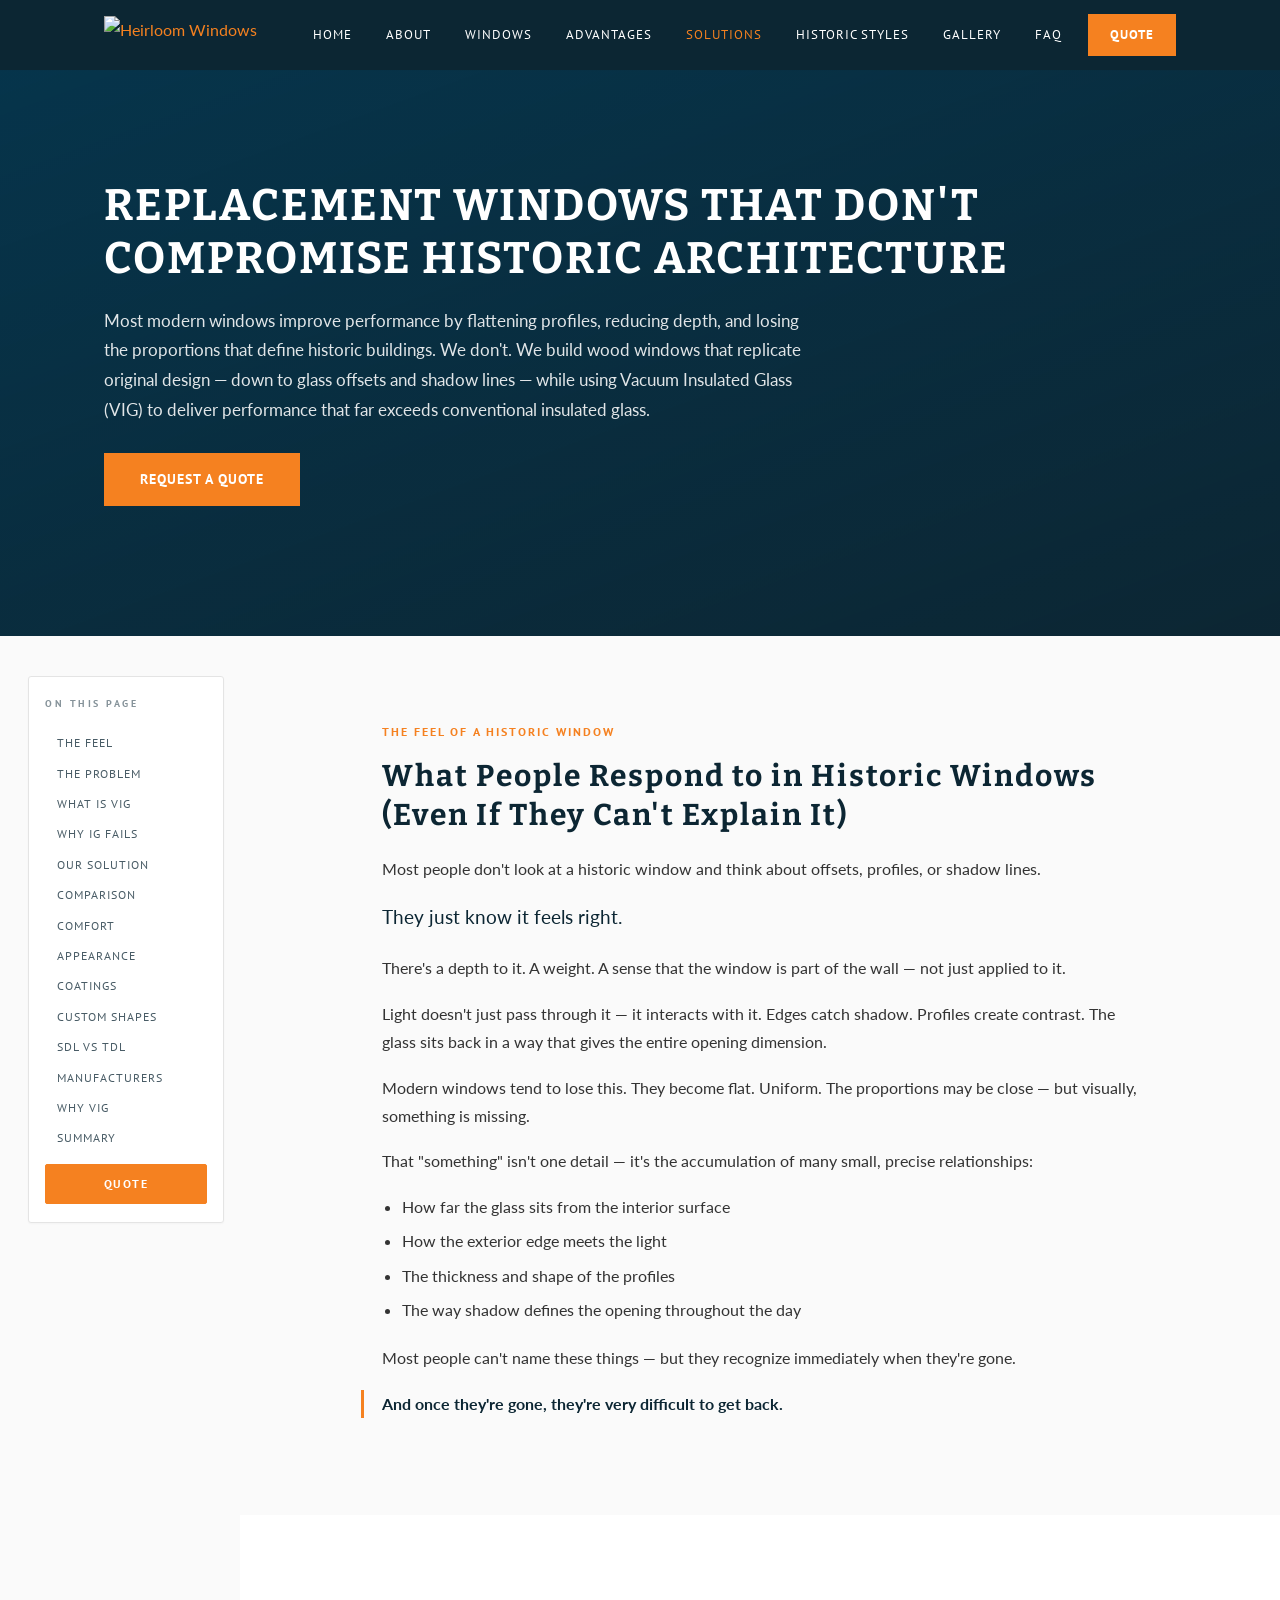
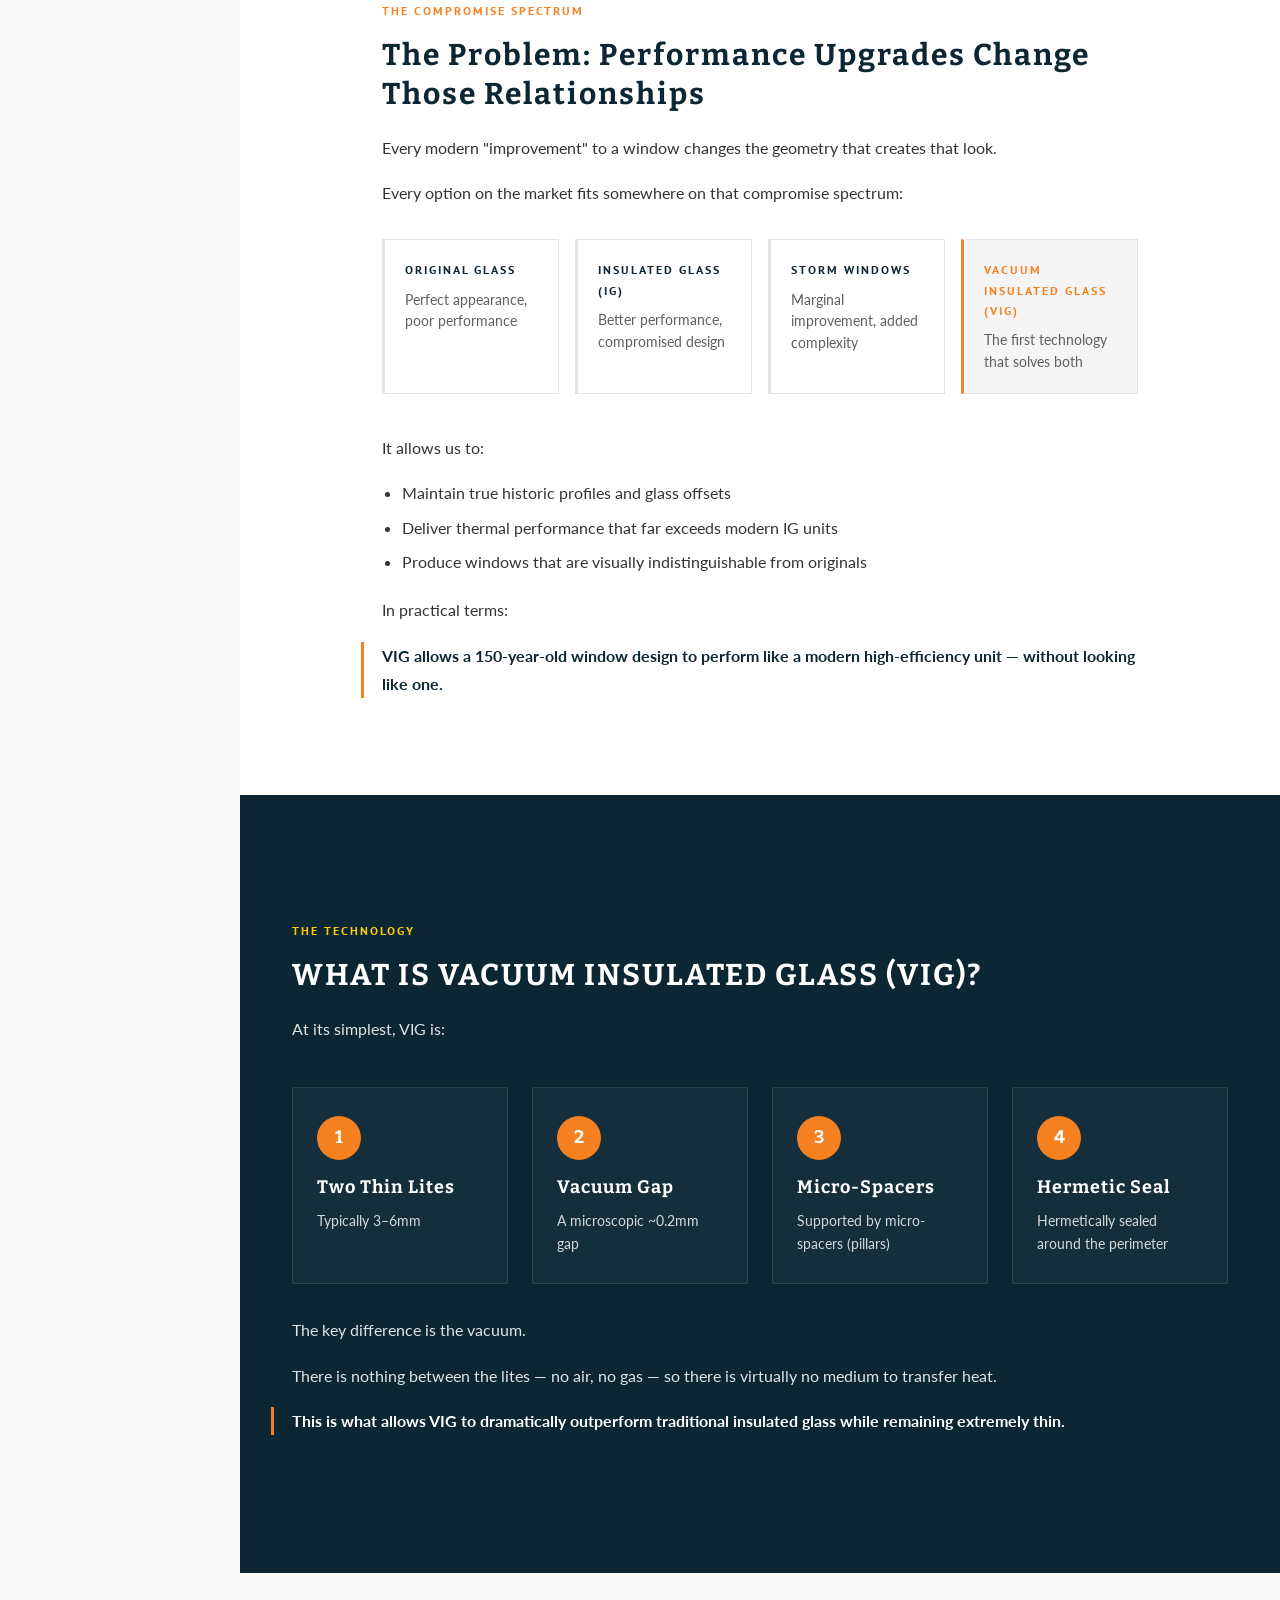
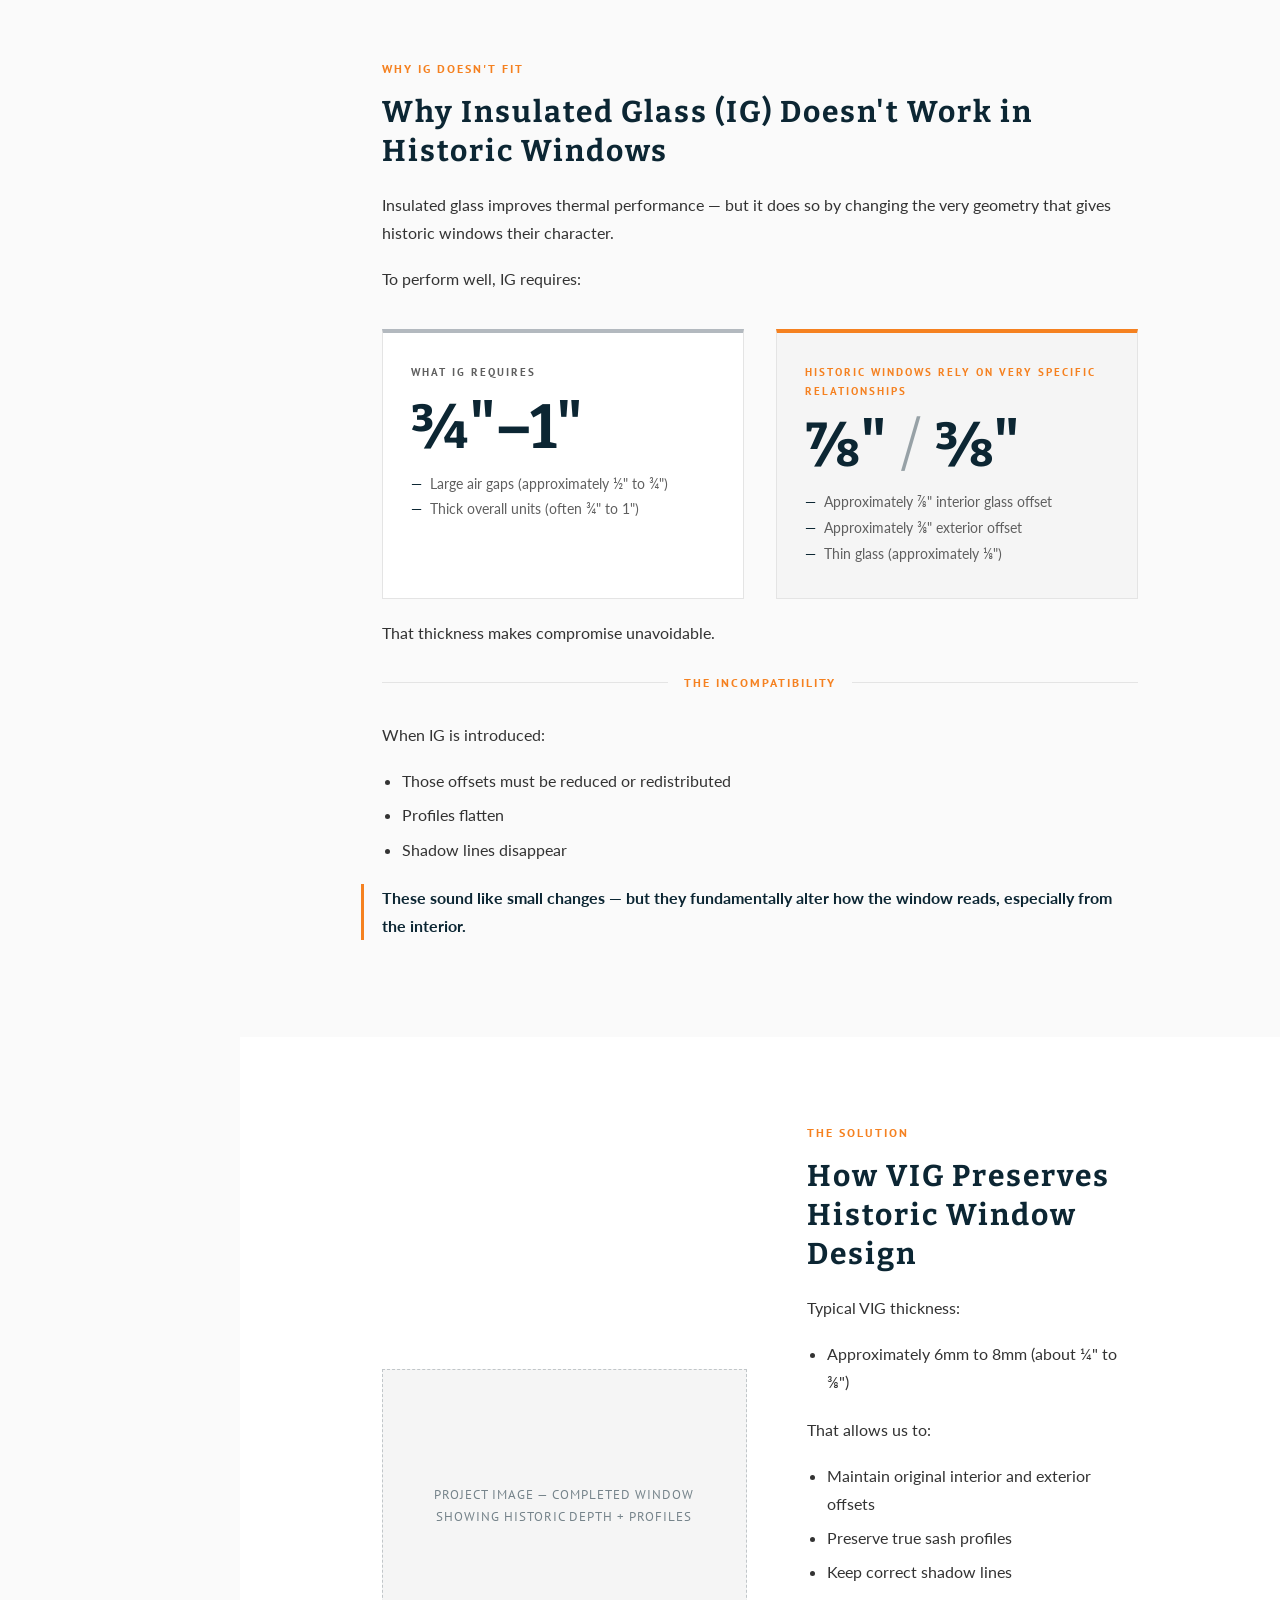
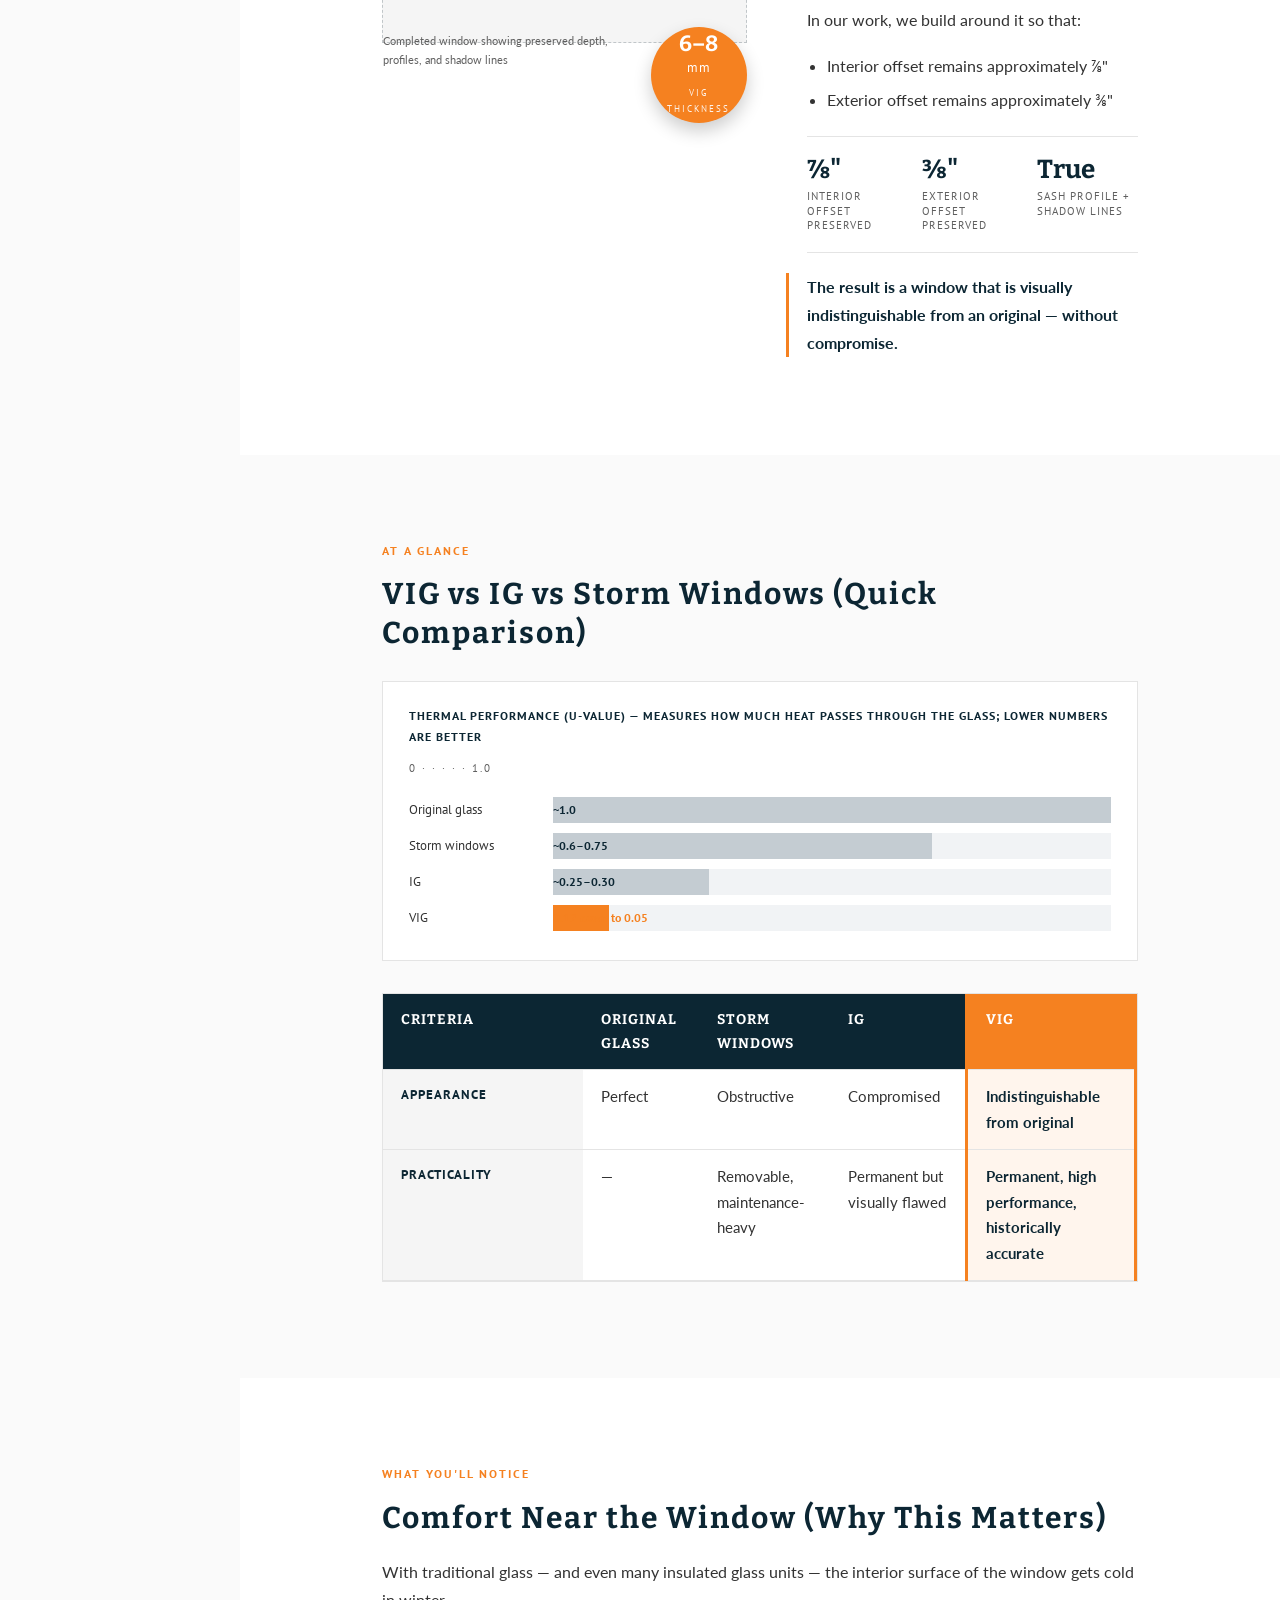
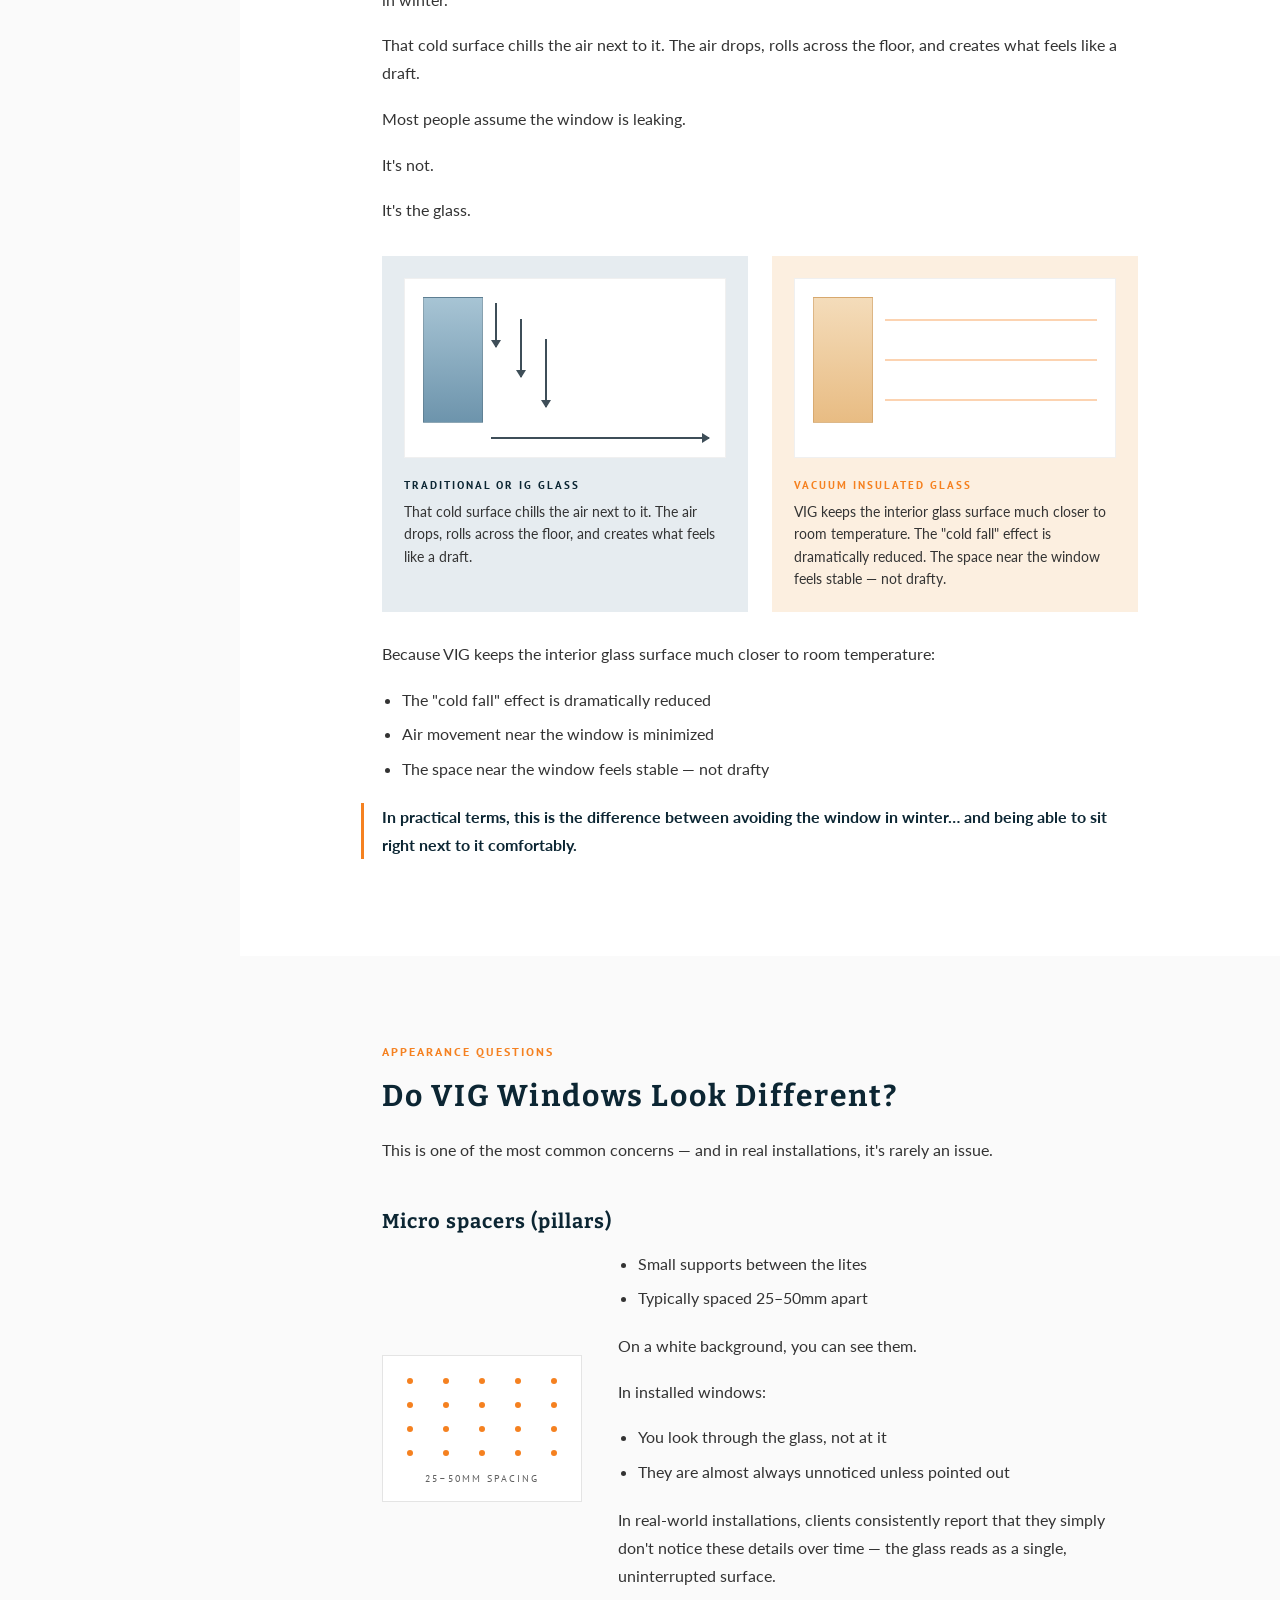
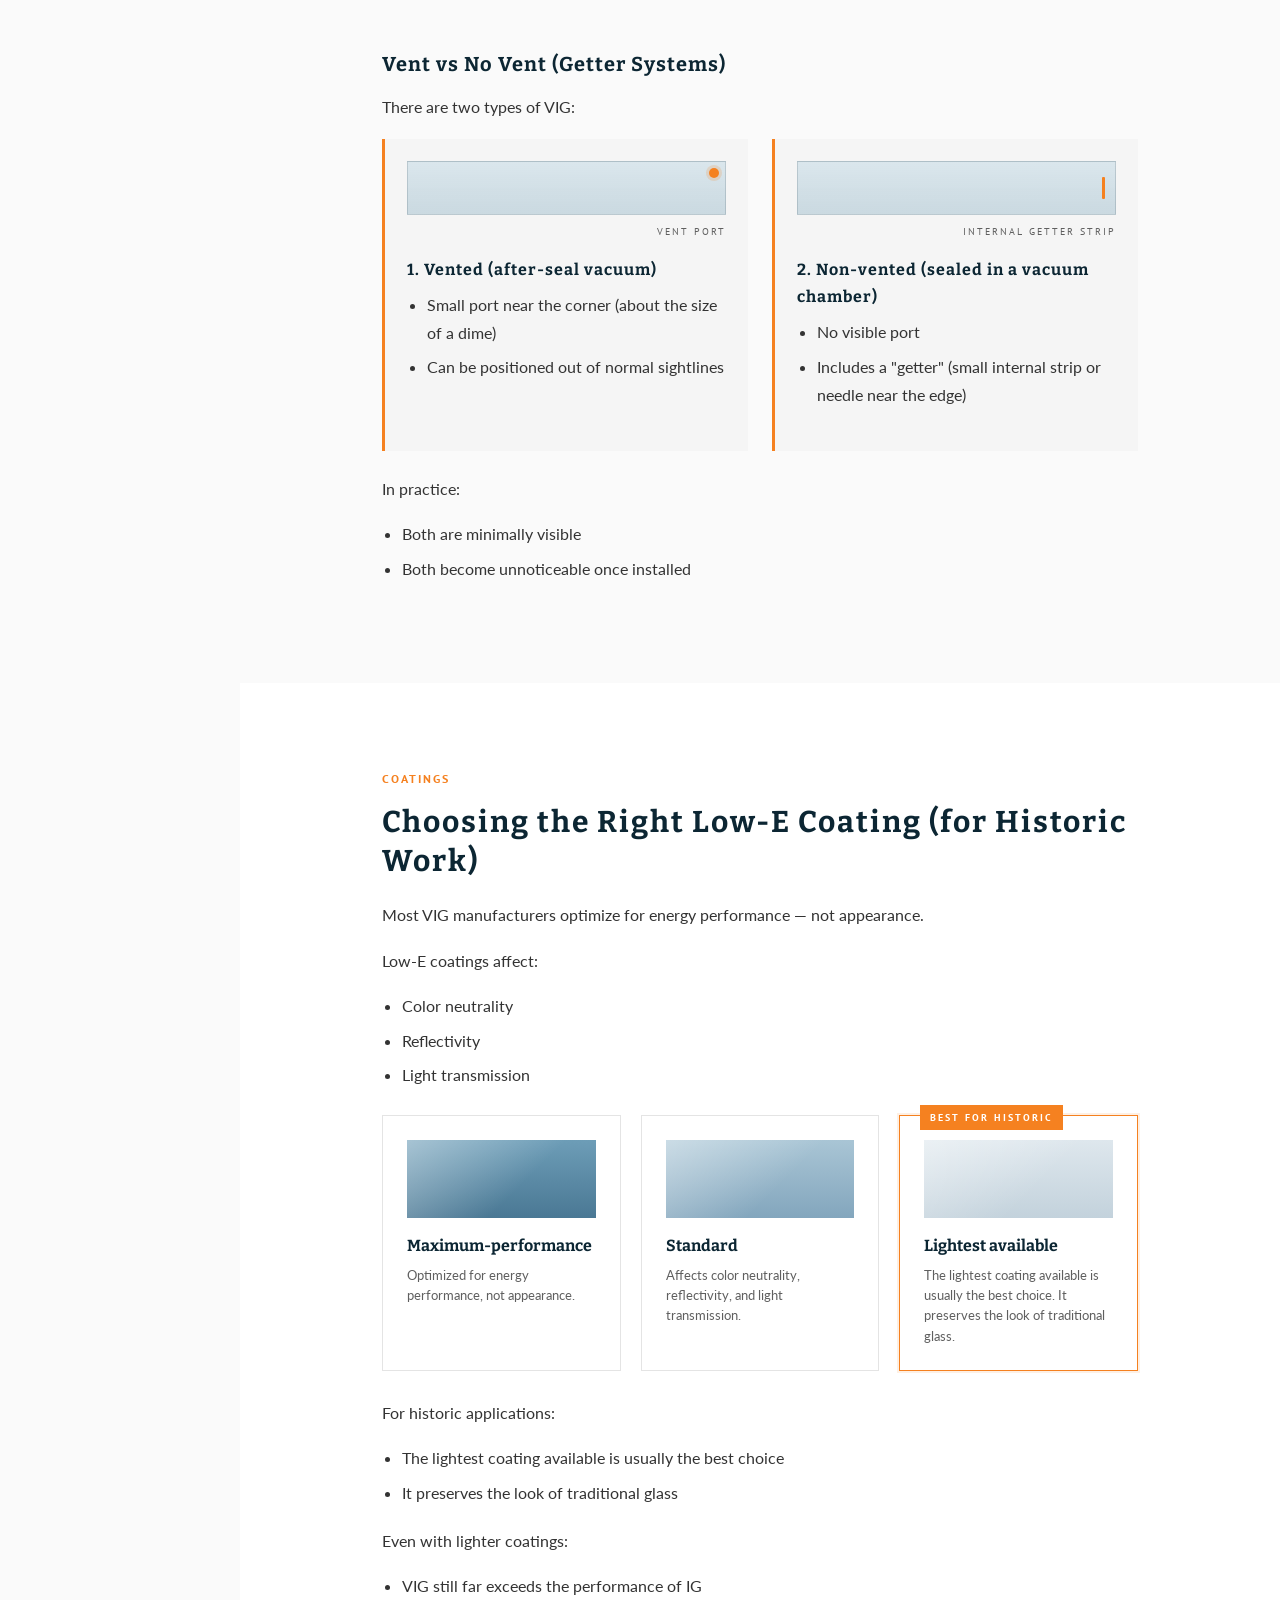
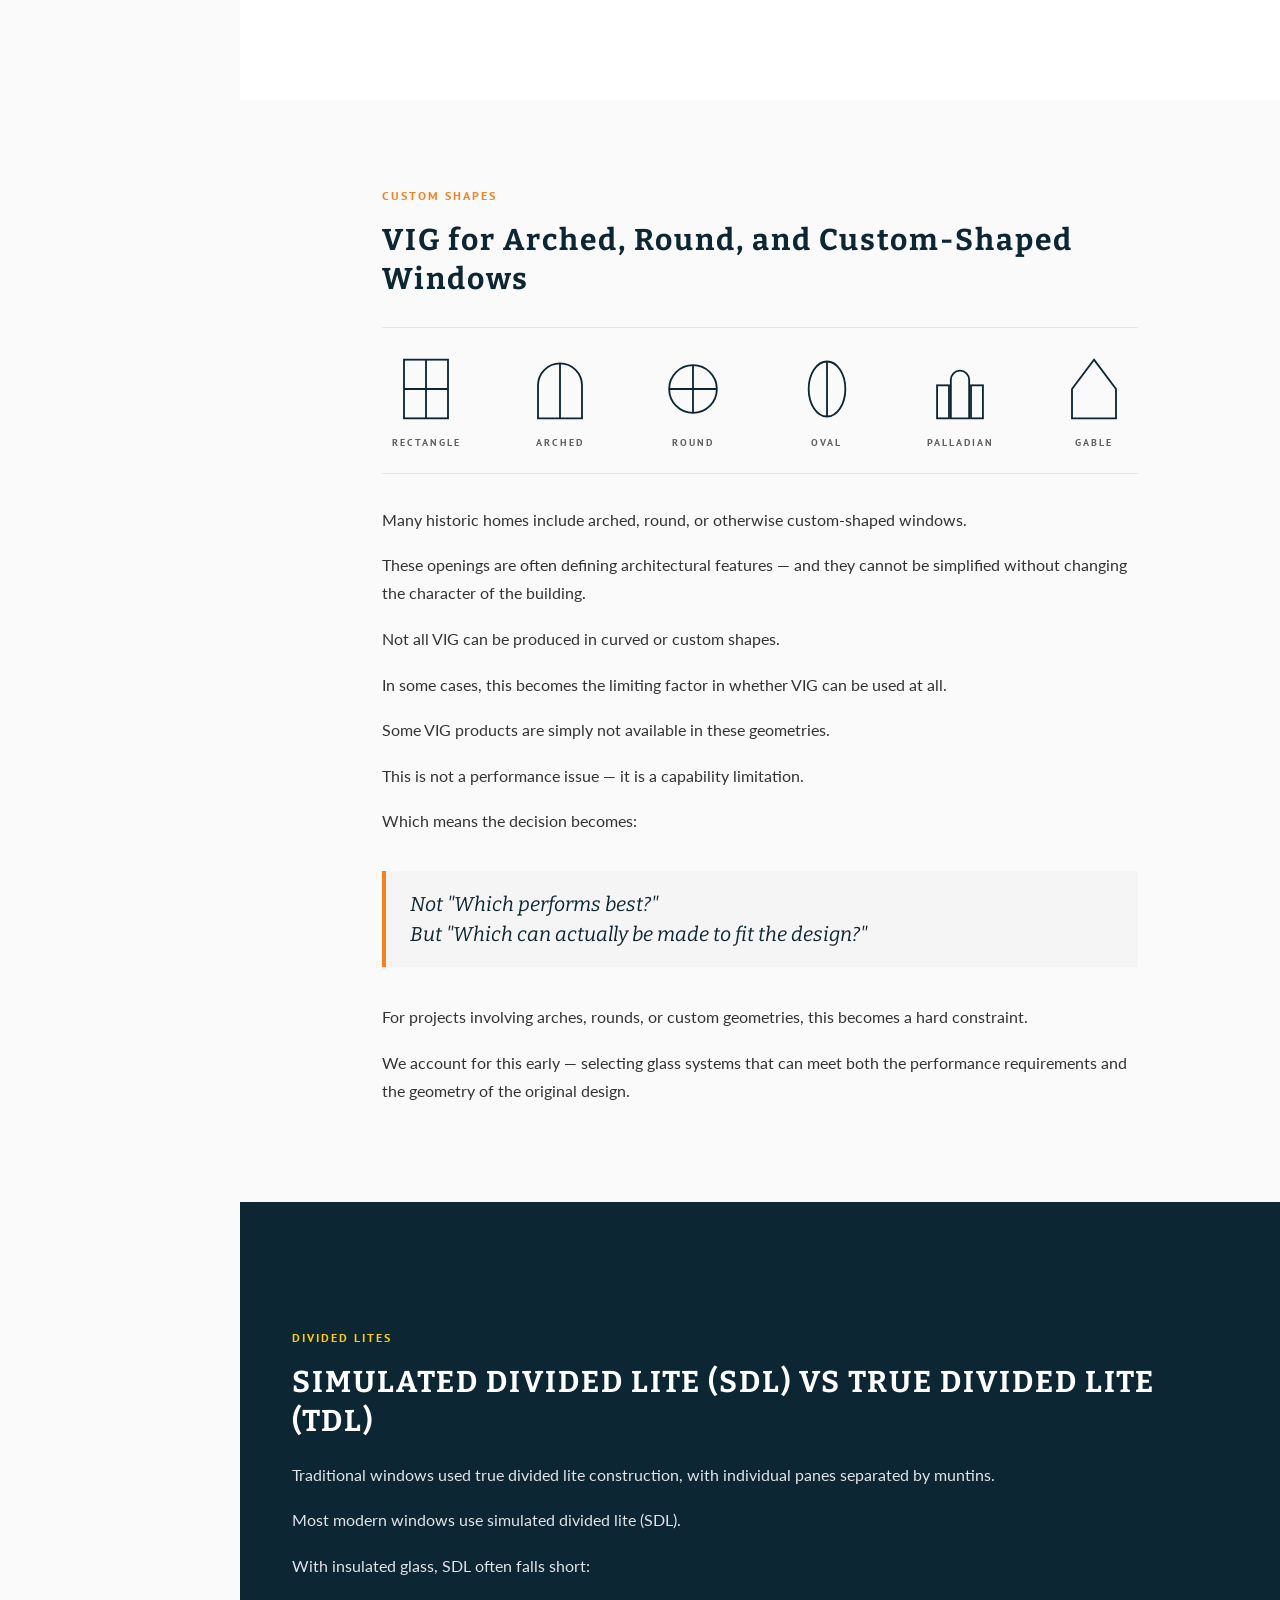
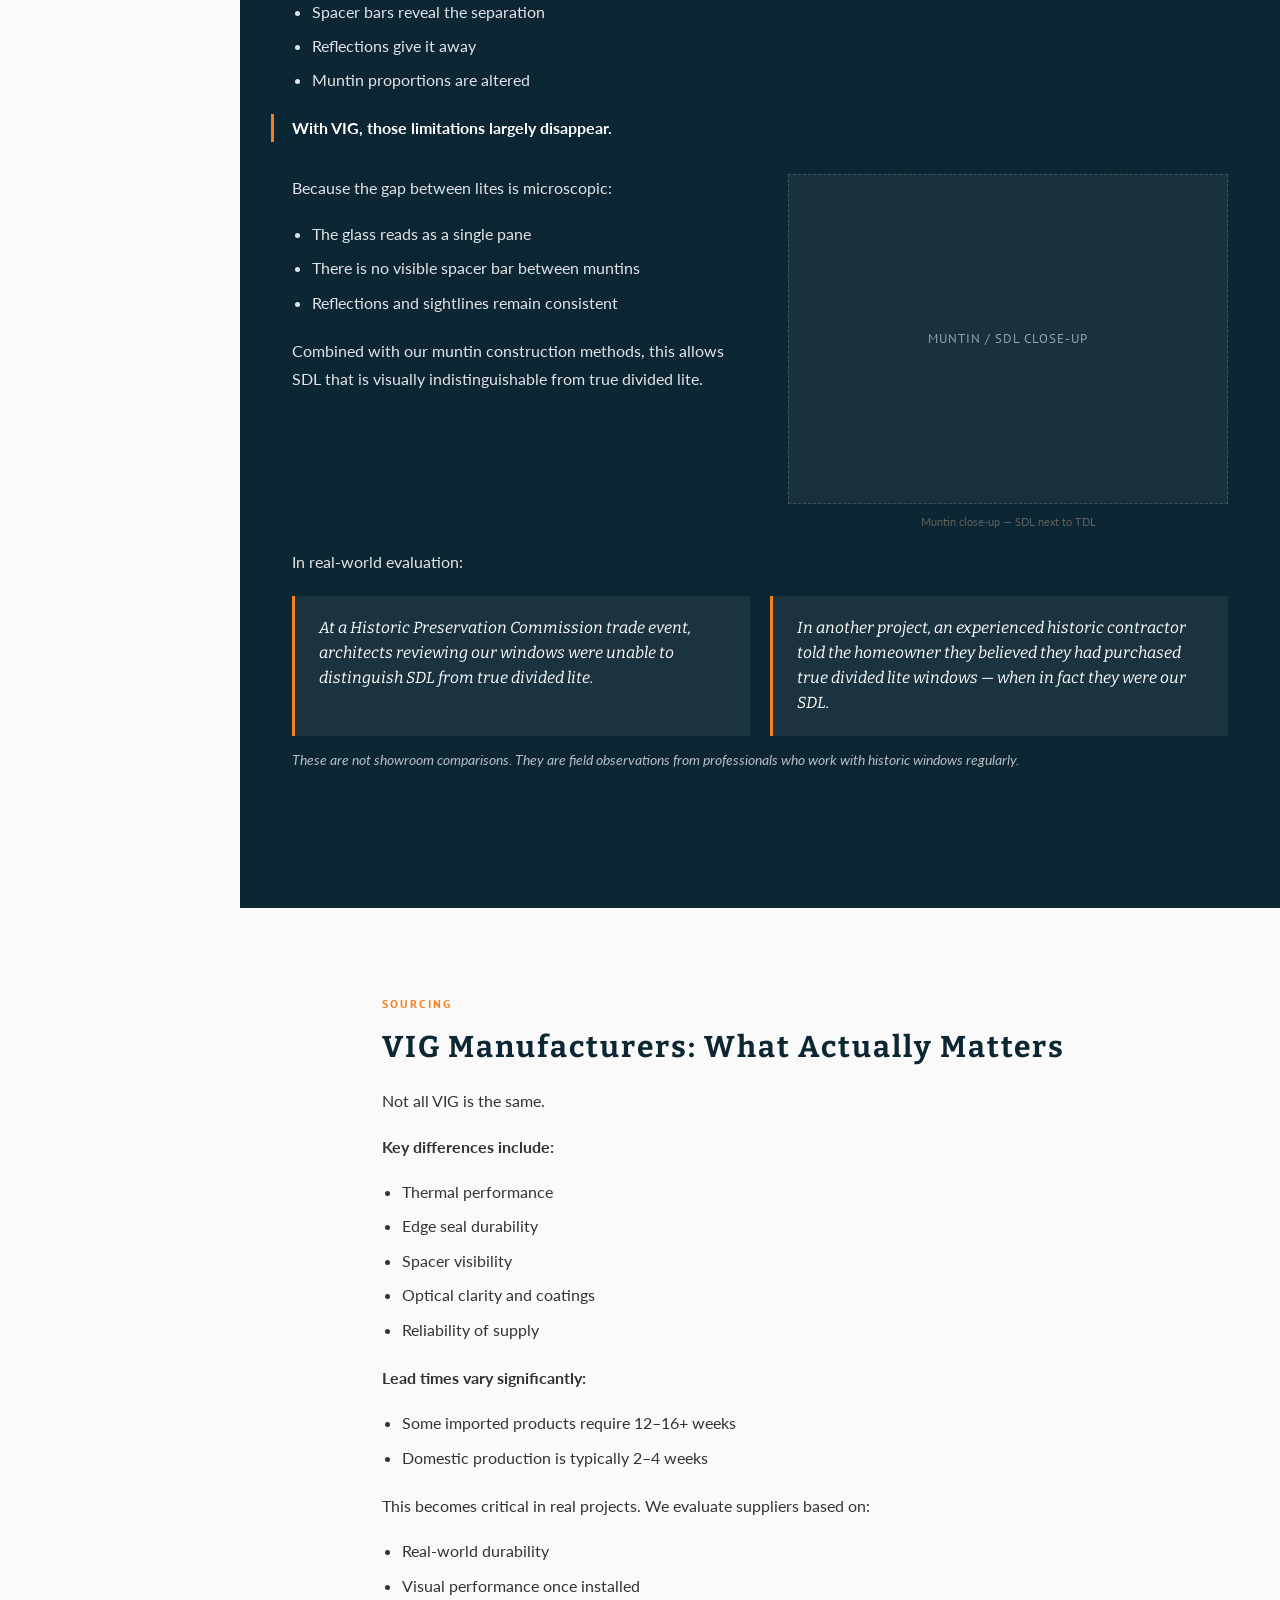
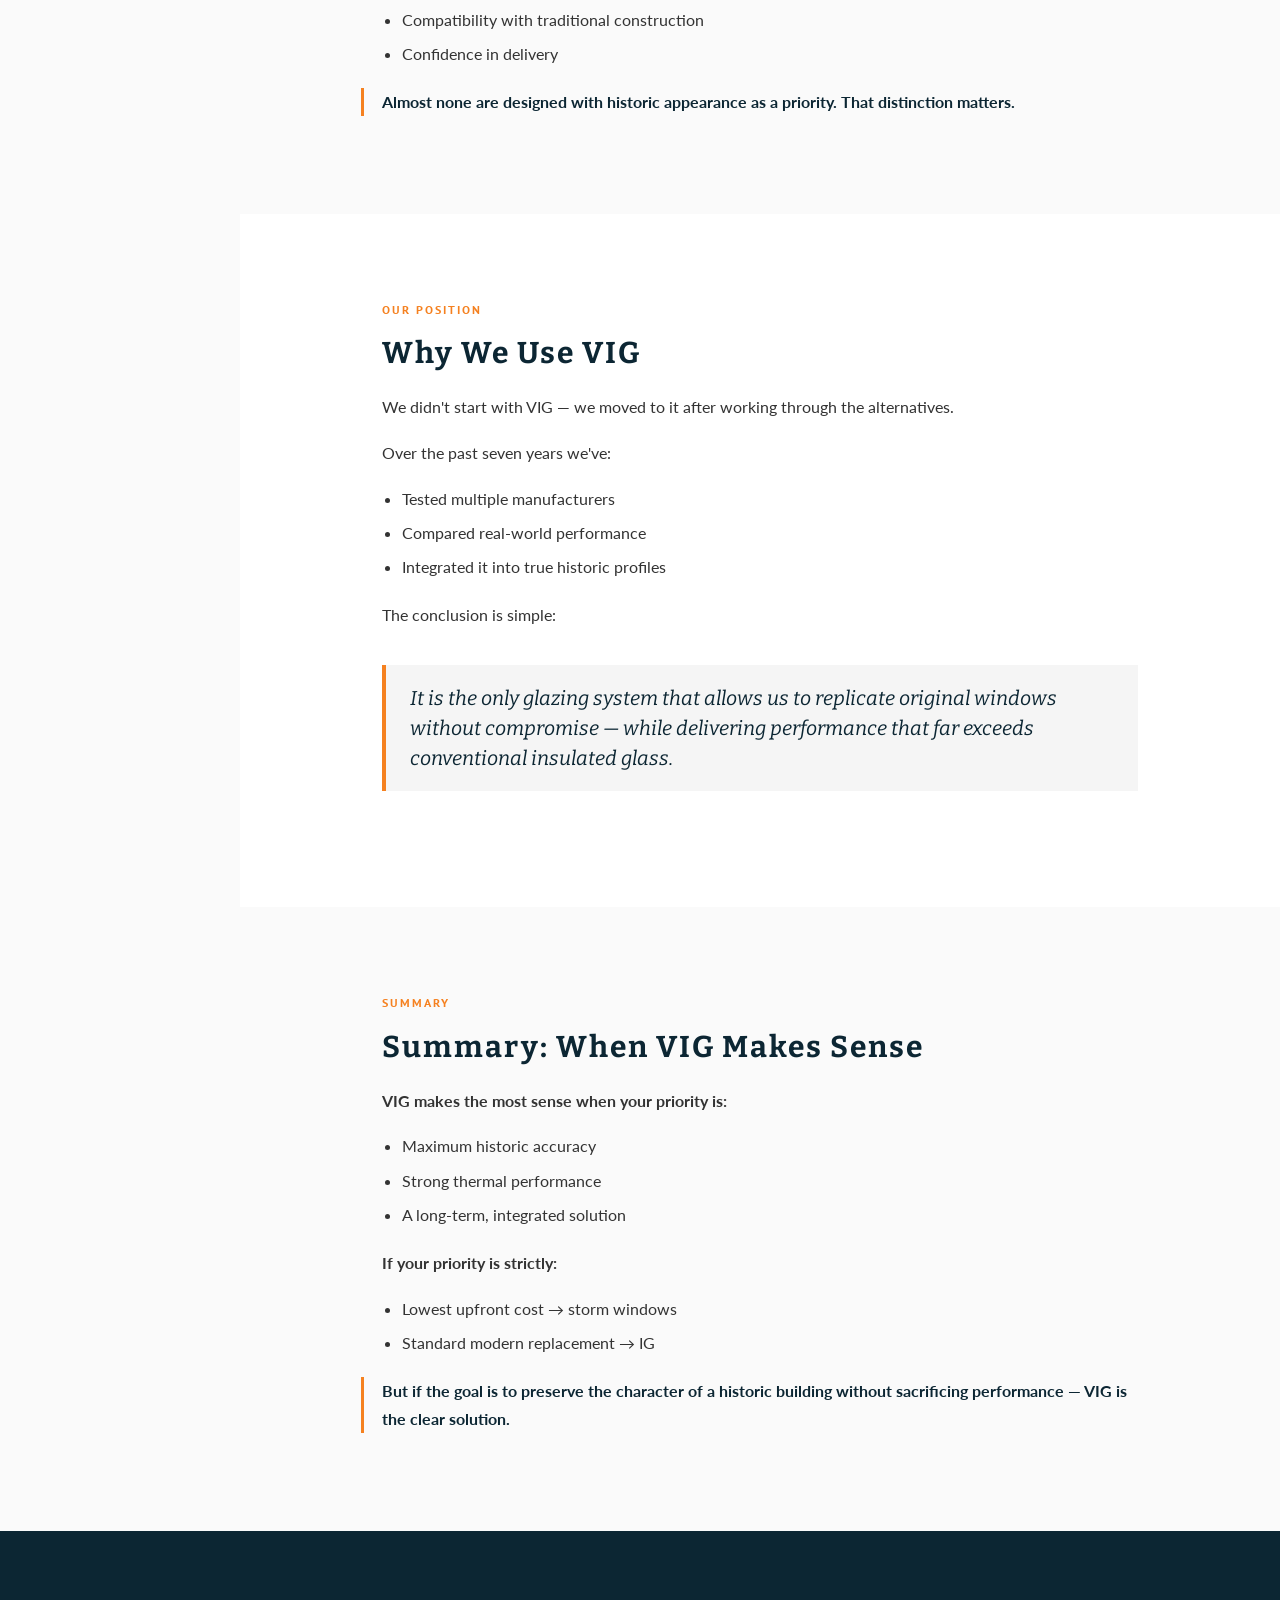
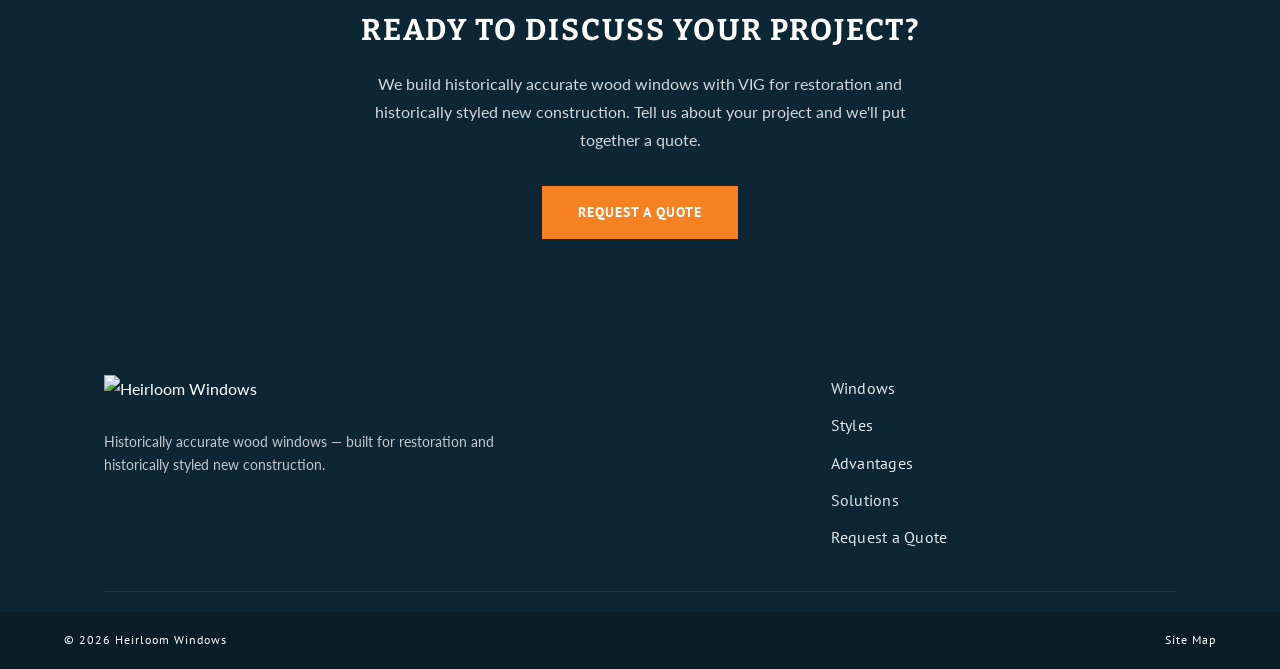
==== commit ce9f32c5: "Nav: sidebar starts below hero with white card background Wrap nav + sections in .layout grid so the" ====
--- a/vig/index.html
+++ b/vig/index.html
@@ -53,8 +53,10 @@
   </header>
 
   <!-- =========================================================
-       PAGE NAV — sticky jump-nav for long-form review
-       ========================================================= -->
+       LAYOUT — sidebar nav + main content
+       Nav starts below the hero (sticky within this wrapper)
+       ========================================================= -->
+  <div class="layout">
   <nav class="page-nav" aria-label="On this page">
     <div class="page-nav__inner">
       <span class="page-nav__label">On this page</span>
@@ -77,6 +79,8 @@
       </ul>
     </div>
   </nav>
+
+  <main class="layout__main">
 
   <!-- =========================================================
        SECTION 1 — What people respond to in historic windows
@@ -707,6 +711,10 @@
     </div>
   </section>
 
+  </main>
+  </div>
+  <!-- /layout -->
+
   <!-- =========================================================
        CTA SECTION — reuse site-wide CTA pattern
        ========================================================= -->
--- a/vig/styles.css
+++ b/vig/styles.css
@@ -400,6 +400,88 @@
   .page-nav__inner { padding: 8px 5%; gap: 12px; }
   .page-nav__label { display: none; }
   .page-nav__list a { padding: 6px 10px; font-size: 11px; }
+}
+
+/* Desktop: minimal vertical rail — no bg, reads as a margin TOC */
+@media (min-width: 1000px) {
+  /* Two-column layout: nav rail | main content.
+     Sits below the hero (hero is outside .layout). */
+  .layout {
+    display: grid;
+    grid-template-columns: 240px 1fr;
+    align-items: start;
+    max-width: 1400px;
+    margin: 0 auto;
+  }
+  .layout__main { min-width: 0; }
+
+  .page-nav {
+    position: sticky;
+    top: 88px;
+    align-self: start;
+    background: transparent;
+    border: 0;
+    box-shadow: none;
+    padding: 40px 16px 24px 28px;
+  }
+  .page-nav__inner {
+    max-width: none;
+    padding: 18px 16px;
+    background: #fff;
+    border: 1px solid var(--border);
+    border-radius: 3px;
+    box-shadow: 0 1px 2px rgba(0, 0, 0, 0.03);
+    flex-direction: column;
+    align-items: stretch;
+    gap: 10px;
+  }
+  .page-nav__label {
+    display: block;
+    margin: 0 0 6px;
+    color: rgba(12, 38, 51, 0.5);
+    font-size: 10px;
+    letter-spacing: 2.5px;
+  }
+  .page-nav__list {
+    flex-direction: column;
+    gap: 0;
+    overflow: visible;
+    width: 100%;
+  }
+  .page-nav__list li { width: 100%; }
+  .page-nav__list a {
+    display: block;
+    width: 100%;
+    padding: 5px 10px;
+    font-size: 12px;
+    font-weight: 400;
+    letter-spacing: 1px;
+    color: rgba(12, 38, 51, 0.75);
+    background: transparent;
+    border-left: 2px solid transparent;
+    border-radius: 0;
+  }
+  .page-nav__list a:hover {
+    color: var(--orange);
+    background: transparent;
+    border-left-color: var(--orange);
+  }
+  .page-nav__cta {
+    margin: 10px 0 0 !important;
+    padding: 9px 14px !important;
+    font-weight: 700 !important;
+    letter-spacing: 1.5px !important;
+    background: var(--orange) !important;
+    color: #fff !important;
+    border: 1px solid var(--orange) !important;
+    border-radius: 2px !important;
+    text-align: center;
+  }
+  .page-nav__cta:hover {
+    background: #d86f18 !important;
+    color: #fff !important;
+    border-color: #d86f18 !important;
+  }
 }
 
 /* ==========================================================================
